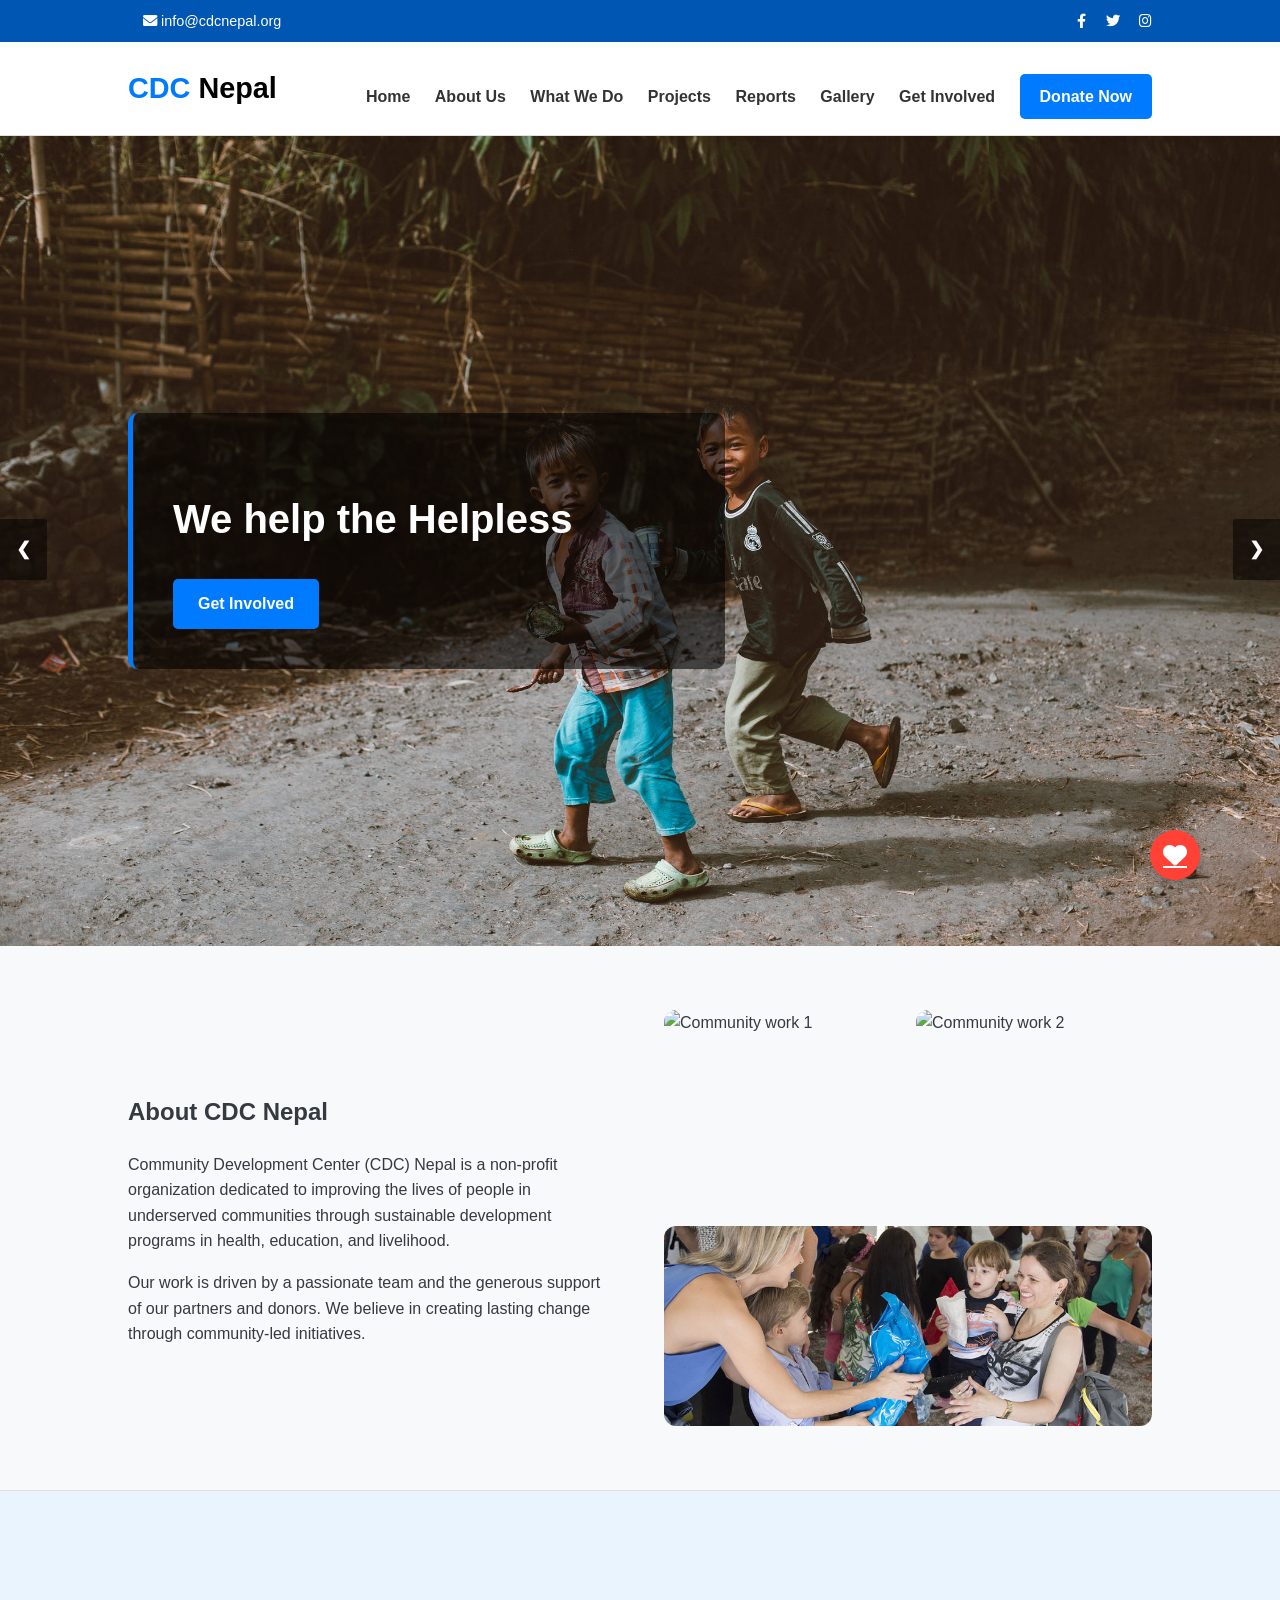
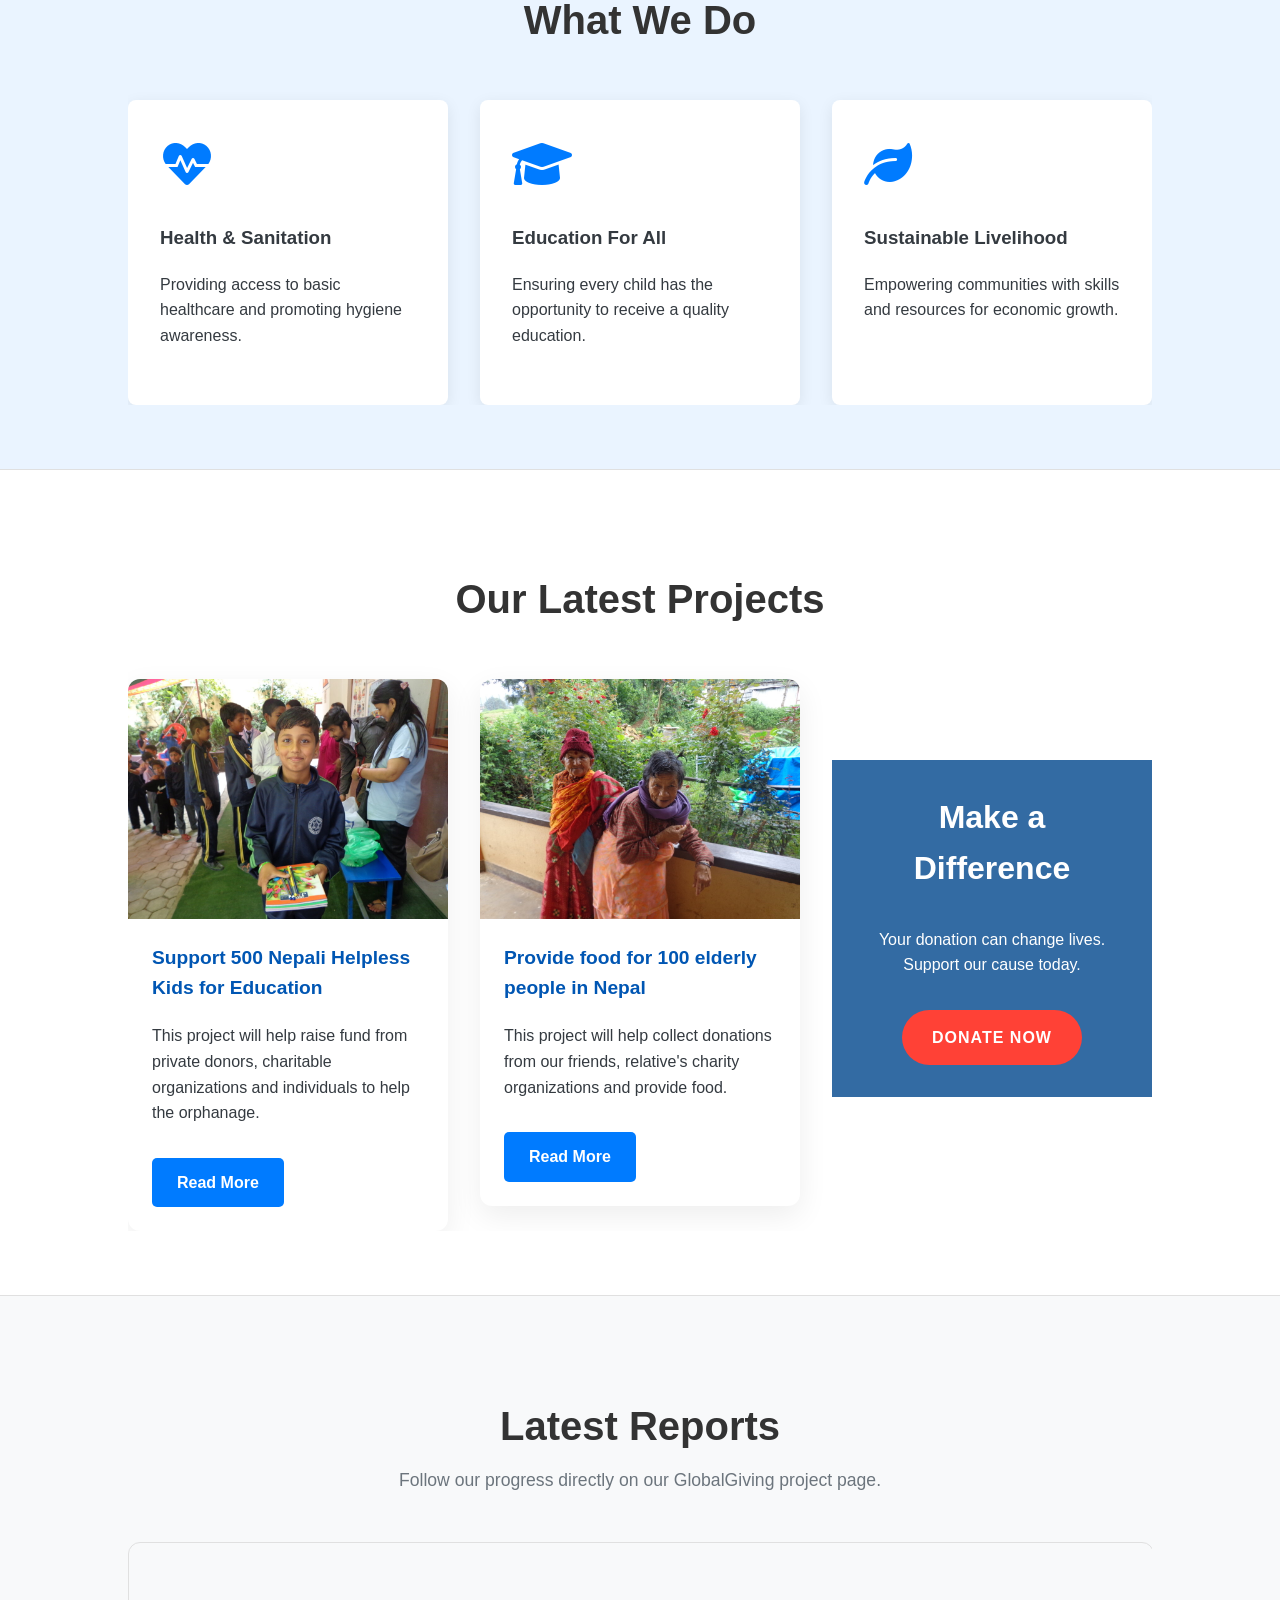
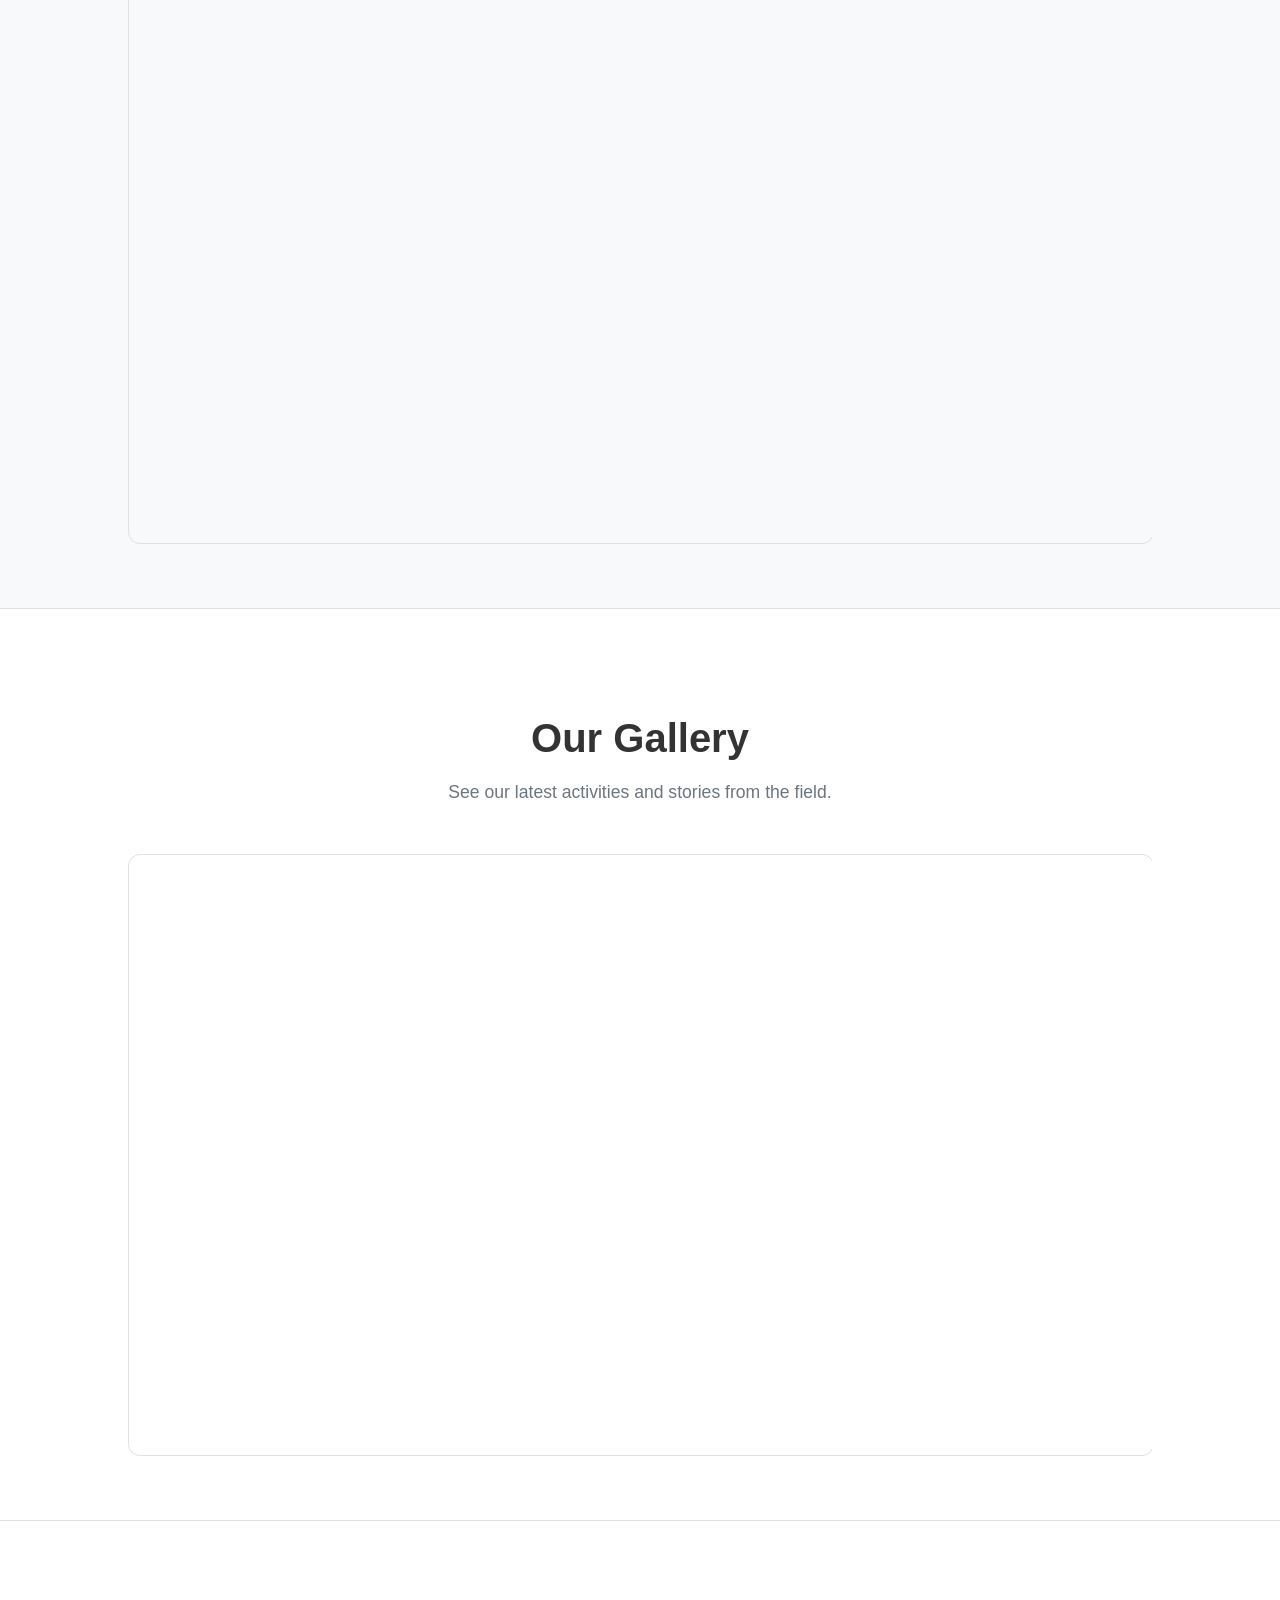
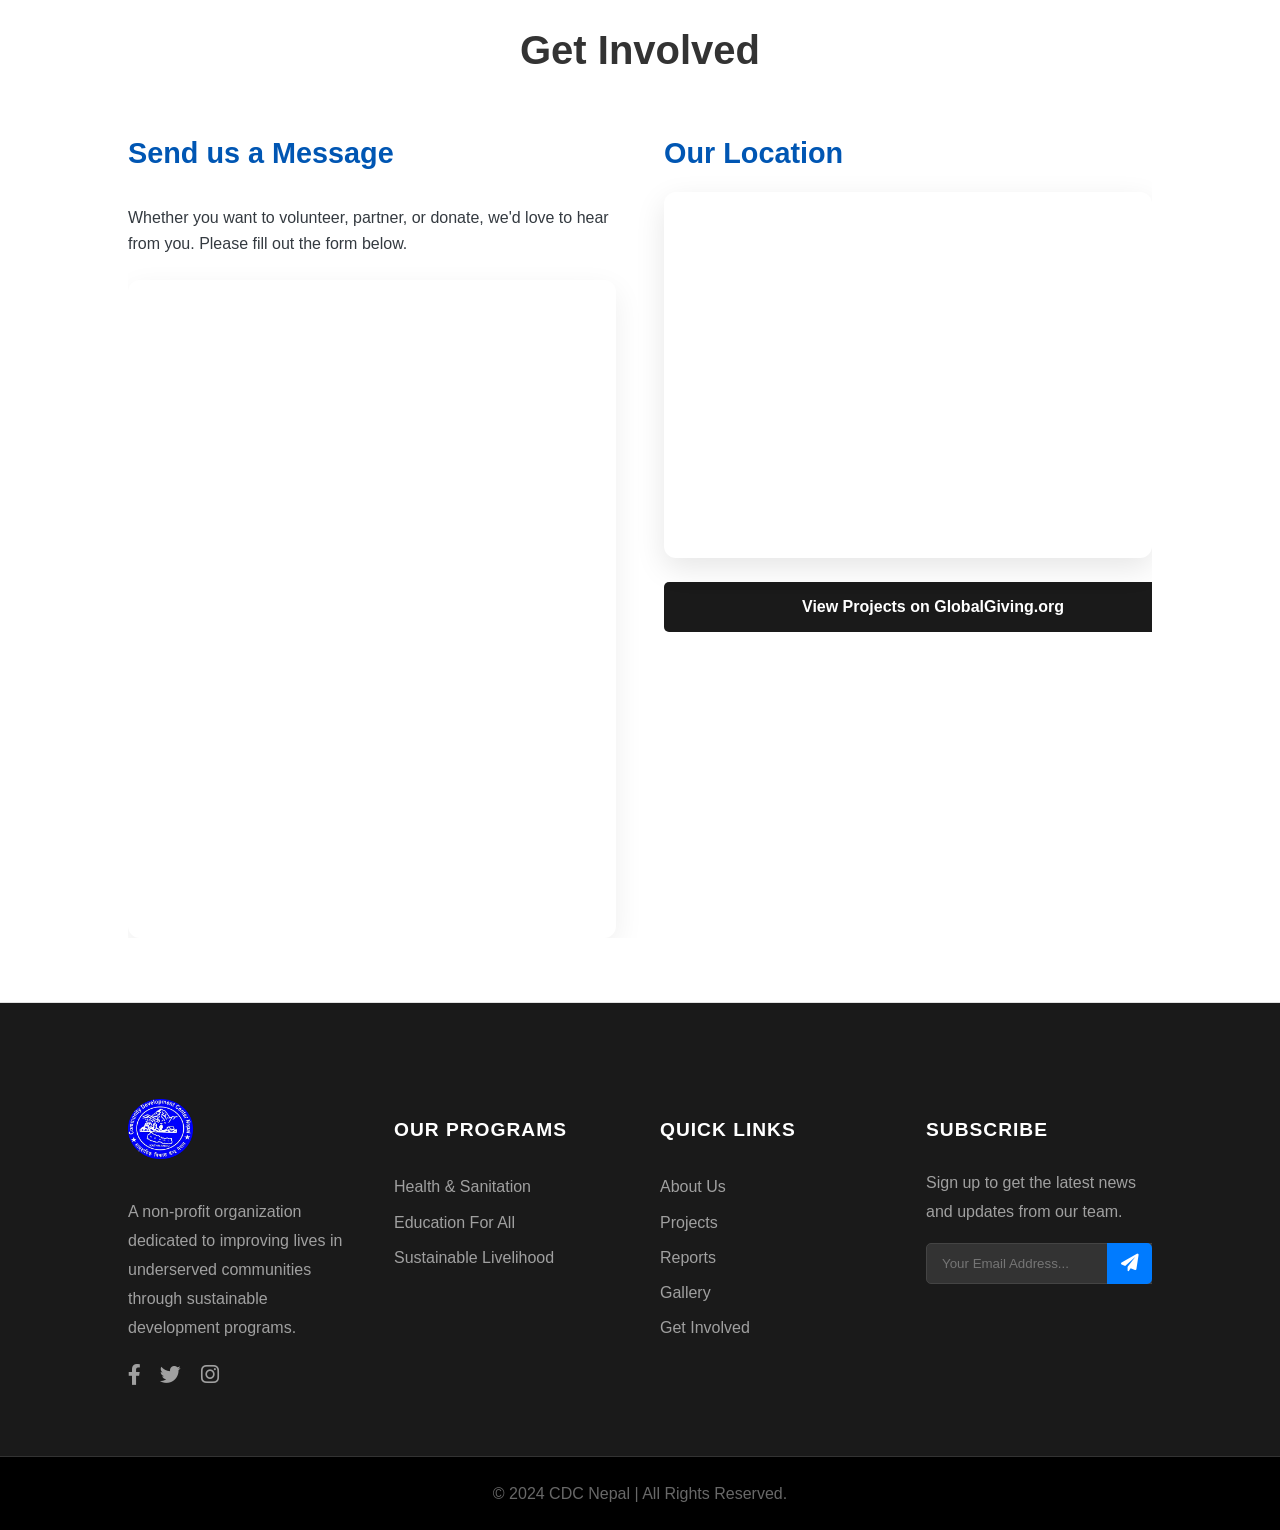
==== index.html @ 0c0d042f "Initial Commit - Full Template" ====
<!DOCTYPE html>
<html lang="en">
<head>
    <meta charset="UTF-8">
    <meta name="viewport" content="width=device-width, initial-scale=1.0">

    <!-- Primary Meta Tags -->
    <title>CDC Nepal - We Help the Helpless</title>
    <meta name="title" content="CDC Nepal - We Help the Helpless">
    <meta name="description" content="Community Development Center (CDC) Nepal is a non-profit organization dedicated to improving lives in underserved communities through sustainable programs in health, education, and livelihood.">
    <meta name="keywords" content="CDC Nepal, NGO Nepal, non-profit Nepal, community development, charity Nepal, education, health, livelihood, support children Nepal, volunteer Nepal">
    <meta name="author" content="CDC Nepal">
    <link rel="canonical" href="https://www.cdcnepal.org/">

    <!-- Open Graph / Facebook -->
    <meta property="og:type" content="website">
    <meta property="og:url" content="https://www.cdcnepal.org/">
    <meta property="og:title" content="CDC Nepal - We Help the Helpless">
    <meta property="og:description" content="Join CDC Nepal in our mission to foster sustainable community development through impactful programs in health, education, and livelihood.">
    <meta property="og:image" content="https://www.cdcnepal.org/assets/images/og-image.jpg"> <!-- Create an og-image.jpg (1200x630px) and place it in assets/images -->

    <!-- Twitter -->
    <meta property="twitter:card" content="summary_large_image">
    <meta property="twitter:url" content="https://www.cdcnepal.org/">
    <meta property="twitter:title" content="CDC Nepal - We Help the Helpless">
    <meta property="twitter:description" content="Join CDC Nepal in our mission to foster sustainable community development through impactful programs in health, education, and livelihood.">
    <meta property="twitter:image" content="https://www.cdcnepal.org/assets/images/og-image.jpg"> <!-- Reuse the same image for Twitter -->
    
    <!-- Favicon -->
    <link rel="icon" href="assets/images/CDCNepal_Logo.png" type="image/png">
    <link rel="apple-touch-icon" href="assets/images/CDCNepal_Logo.png">

    <link rel="stylesheet" href="https://cdnjs.cloudflare.com/ajax/libs/font-awesome/6.0.0-beta3/css/all.min.css">
    <link rel="stylesheet" href="assets/css/style.min.css">

    <!-- JSON-LD Structured Data -->
    <script type="application/ld+json">
    {
      "@context": "https://schema.org",
      "@type": "NGO",
      "name": "Community Development Center (CDC) Nepal",
      "url": "https://www.cdcnepal.org/",
      "logo": "https://www.cdcnepal.org/assets/images/CDCNepal_Logo.png",
      "contactPoint": {
        "@type": "ContactPoint",
        "telephone": "+977-123-456789",
        "contactType": "customer service"
      },
      "sameAs": [
        "https://www.facebook.com/your-facebook-page",
        "https://twitter.com/your-twitter-handle",
        "https://www.instagram.com/your-instagram-handle"
      ]
    }
    </script>
</head>
<body>
    <div id="top-bar">
        <div class="container">
            <div class="contact-info">
                <a href="mailto:info@cdcnepal.org"><i class="fas fa-envelope"></i> info@cdcnepal.org</a>
            </div>
            <div class="social-icons">
                <a href="#"><i class="fab fa-facebook-f"></i></a>
                <a href="#"><i class="fab fa-twitter"></i></a>
                <a href="#"><i class="fab fa-instagram"></i></a>
            </div>
        </div>
    </div>
    <header>
        <div class="container">
            <a href="#hero" class="logo"><span>CDC</span> Nepal</a>
            <button class="menu-toggle" aria-label="Toggle navigation">
                <span class="hamburger"></span>
            </button>
            <nav>
                <ul>
                    <li><a href="#hero">Home</a></li>
                    <li><a href="#about">About Us</a></li>
                    <li><a href="#what-we-do">What We Do</a></li>
                    <li><a href="#projects">Projects</a></li>
                    <li><a href="#reports">Reports</a></li>
                    <li><a href="#gallery">Gallery</a></li>
                    <li><a href="#contact">Get Involved</a></li>
                    <li><a href="https://www.globalgiving.org/donate/13550/community-development-center-kathmandu-nepal/" target="_blank" class="btn donate-btn">Donate Now</a></li>
                </ul>
            </nav>
        </div>
    </header>

    <section id="hero">
        <div class="slider-container">
            <div class="slide" style="background-image: url('assets/images/banner-4.jpg');">
                <div class="container">
                    <h2>We help the Helpless</h2>
                    <a href="#contact" class="btn">Get Involved</a>
                </div>
            </div>
            <div class="slide" style="background-image: url('assets/images/banner-5.jpg');">
                <div class="container">
                    <h2>Education For Every Child</h2>
                    <p>Your contribution provides books, supplies, and a chance for a brighter tomorrow.</p>
                    <a href="https://www.globalgiving.org/donate/13550/community-development-center-kathmandu-nepal/" target="_blank" class="btn donate-btn">Donate Now</a>
                </div>
            </div>
            <div class="slide" style="background-image: url('assets/images/banner-6.jpg');">
                 <div class="container">
                    <h2>A Gift of a Better Life</h2>
                    <p>Empower local communities by supporting our health and livelihood projects.</p>
                    <a href="#projects" class="btn">Our Projects</a>
                </div>
            </div>
        </div>
        <a class="prev">&#10094;</a>
        <a class="next">&#10095;</a>
    </section>

    <section id="about">
        <div class="container">
            <div class="about-layout">
                <div class="about-text">
                    <h2>About CDC Nepal</h2>
                    <p>Community Development Center (CDC) Nepal is a non-profit organization dedicated to improving the lives of people in underserved communities through sustainable development programs in health, education, and livelihood.</p>
                    <p>Our work is driven by a passionate team and the generous support of our partners and donors. We believe in creating lasting change through community-led initiatives.</p>
                </div>
                <div class="about-images">
                    <img src="assets/images/about-1.jpg" alt="Community work 1" class="about-img">
                    <img src="assets/images/about-2.jpg" alt="Community work 2" class="about-img">
                    <img src="assets/images/about-3.jpg" alt="Community work 3" class="about-img">
                </div>
            </div>
        </div>
    </section>

    <section id="what-we-do">
        <div class="container">
            <h2 class="section-title">What We Do</h2>
            <div class="service-boxes">
                <div class="box">
                    <i class="fas fa-heartbeat icon"></i>
                    <h3>Health & Sanitation</h3>
                    <p>Providing access to basic healthcare and promoting hygiene awareness.</p>
                </div>
                <div class="box">
                    <i class="fas fa-graduation-cap icon"></i>
                    <h3>Education For All</h3>
                    <p>Ensuring every child has the opportunity to receive a quality education.</p>
                </div>
                <div class="box">
                    <i class="fas fa-leaf icon"></i>
                    <h3>Sustainable Livelihood</h3>
                    <p>Empowering communities with skills and resources for economic growth.</p>
                </div>
            </div>
        </div>
    </section>

    <section id="projects">
        <div class="container">
            <h2 class="section-title">Our Latest Projects</h2>
            <div class="projects-layout">
                <div class="project-card">
                    <img src="assets/images/project-1.jpg" alt="Project Image">
                    <div class="card-content">
                        <h3>Support 500 Nepali Helpless Kids for Education</h3>
                        <p>This project will help raise fund from private donors, charitable organizations and individuals to help the orphanage.</p>
                        <a href="https://www.globalgiving.org/projects/support-500-helpless-nepali-kids-education/" class="btn" target="_blank">Read More</a>
                    </div>
                </div>
                <div class="project-card">
                    <img src="assets/images/project-2.jpg" alt="Project Image">
                    <div class="card-content">
                        <h3>Provide food for 100 elderly people in Nepal</h3>
                        <p>This project will help collect donations from our friends, relative's charity organizations and provide food.</p>
                        <a href="https://www.globalgiving.org/microprojects/corona-relief-fund-nepal-covid-19/" class="btn" target="_blank">Read More</a>
                    </div>
                </div>
                <div class="donate-cta" style="background-image: url('assets/images/donate-cta.jpg');">
                    <div class="cta-overlay">
                        <h3>Make a Difference</h3>
                        <p>Your donation can change lives. Support our cause today.</p>
                        <a href="https://www.globalgiving.org/donate/13550/community-development-center-kathmandu-nepal/" target="_blank" class="btn donate-btn-alt">Donate Now</a>
                    </div>
                </div>
            </div>
        </div>
    </section>

    <section id="reports">
        <div class="container">
            <h2 class="section-title">Latest Reports</h2>
            <p class="section-subtitle">Follow our progress directly on our GlobalGiving project page.</p>
            <div class="iframe-container">
                <iframe src="https://www.globalgiving.org/projects/support-a-child-in-nepal/" style="border:0;" allowfullscreen="" loading="lazy"></iframe>
            </div>
        </div>
    </section>

    <section id="gallery">
        <div class="container">
            <h2 class="section-title">Our Gallery</h2>
            <p class="section-subtitle">See our latest activities and stories from the field.</p>
            <div class="iframe-container">
                <iframe src="https://snapwidget.com/embed/1055057" class="snapwidget-widget" allowtransparency="true" frameborder="0" scrolling="no" style="border:none; overflow:hidden;"></iframe>
            </div>
        </div>
    </section>

    <section id="contact">
        <div class="container">
            <h2 class="section-title">Get Involved</h2>
            <div class="contact-layout">
                <div class="contact-form">
                    <h3>Send us a Message</h3>
                    <p>Whether you want to volunteer, partner, or donate, we'd love to hear from you. Please fill out the form below.</p>
                    <!-- 1. Create your form on Google Forms. -->
                    <!-- 2. Click "Send" -> "<>" Embed HTML tab. -->
                    <!-- 3. Copy the iframe code and paste it below, replacing this placeholder. -->
                    <div class="google-form-container">
                        <iframe src="https://docs.google.com/forms/d/e/1FAIpQLSc_AbCDEFgHijklmnOPqrst_uvwXyz/viewform?embedded=true" width="100%" height="650" frameborder="0" marginheight="0" marginwidth="0">Loading…</iframe>
                    </div>
                </div>
                <div class="contact-info-map">
                    <h3>Our Location</h3>
                    <div class="map-container">
                        <iframe src="https://www.google.com/maps/embed?pb=!1m18!1m12!1m3!1d113032.69979312621!2d85.25559382054293!3d27.70894272413349!2m3!1f0!2f0!3f0!3m2!1i1024!2i768!4f13.1!3m3!1m2!1s0x39eb198a307baabf%3A0x4251a82987a09d6c!2sKathmandu%2044600%2C%20Nepal!5e0!3m2!1sen!2sus!4v1678886567093!5m2!1sen!2sus" width="100%" height="100%" style="border:0;" allowfullscreen="" loading="lazy" referrerpolicy="no-referrer-when-downgrade"></iframe>
                    </div>
                    <a href="https://www.globalgiving.org/dy/v2/pe/project-explorer.html?country=NP" class="btn global-giving-btn" target="_blank">View Projects on GlobalGiving.org</a>
                </div>
            </div>
        </div>
    </section>

    <footer>
        <div class="container">
            <div class="footer-content">
                <div class="footer-section footer-about">
                    <a href="#hero" class="logo-footer"><img src="assets/images/CDCNepal_Logo.png" alt="CDC Nepal Logo"></a>
                    <p>A non-profit organization dedicated to improving lives in underserved communities through sustainable development programs.</p>
                    <div class="socials">
                        <a href="#"><i class="fab fa-facebook-f"></i></a>
                        <a href="#"><i class="fab fa-twitter"></i></a>
                        <a href="#"><i class="fab fa-instagram"></i></a>
                    </div>
                </div>
                <div class="footer-section">
                    <h2>Our Programs</h2>
                    <ul>
                        <li><a href="#what-we-do">Health & Sanitation</a></li>
                        <li><a href="#what-we-do">Education For All</a></li>
                        <li><a href="#what-we-do">Sustainable Livelihood</a></li>
                    </ul>
                </div>
                <div class="footer-section">
                    <h2>Quick Links</h2>
                    <ul>
                        <li><a href="#about">About Us</a></li>
                        <li><a href="#projects">Projects</a></li>
                        <li><a href="#reports">Reports</a></li>
                        <li><a href="#gallery">Gallery</a></li>
                        <li><a href="#contact">Get Involved</a></li>
                    </ul>
                </div>
                <div class="footer-section">
                    <h2>Subscribe</h2>
                    <p>Sign up to get the latest news and updates from our team.</p>
                    <form action="#" class="newsletter-form">
                        <input type="email" name="email" placeholder="Your Email Address...">
                        <button type="submit"><i class="fas fa-paper-plane"></i></button>
                    </form>
                </div>
            </div>
        </div>
        <div class="footer-bottom">
            &copy; 2024 CDC Nepal | All Rights Reserved.
        </div>
    </footer>

    <!-- Floating Buttons -->
    <a href="https://www.globalgiving.org/donate/13550/community-development-center-kathmandu-nepal/" class="floating-donate-btn" target="_blank" title="Donate Now">
        <i class="fas fa-heart"></i>
    </a>
    <button id="to-top-btn" title="Go to top"><i class="fas fa-arrow-up"></i></button>

    <script src="assets/js/script.min.js"></script>
</body>
</html>
---- assets/css/style.min.css ----
body{font-family:'Helvetica Neue',Arial,sans-serif;margin:0;padding:0;background-color:#fff;color:#343a40;line-height:1.6}#top-bar{background:#0056b3;color:#fff;padding:.5rem 0}#top-bar .container{display:flex;justify-content:space-between;align-items:center}#top-bar a{color:#fff;text-decoration:none;margin-left:15px;font-size:.9rem}#top-bar .social-icons a:hover{color:#cce5ff}.container{width:80%;margin:auto;overflow:hidden}header{background:#fff;color:#333;padding:1rem 0;border-bottom:1px solid #e0e0e0;position:sticky;top:0;z-index:1000;box-shadow:0 2px 5px rgba(0,0,0,.05);transition:all .3s ease-in-out}header .container{display:flex;justify-content:space-between;align-items:center}header .logo{color:#000;margin:0;font-weight:700;font-size:1.8rem;text-decoration:none}header .logo span{color:#007bff}.menu-toggle{display:none;background:0 0;border:none;cursor:pointer;padding:0;z-index:1001}.hamburger{display:block;width:25px;height:3px;background-color:#343a40;position:relative;transition:background-color .3s ease-in-out}.hamburger::after,.hamburger::before{content:'';position:absolute;width:100%;height:3px;background-color:#343a40;left:0;transition:all .3s ease-in-out}.hamburger::before{top:-8px}.hamburger::after{bottom:-8px}.menu-toggle.active .hamburger{background-color:transparent}.menu-toggle.active .hamburger::before{transform:rotate(45deg) translate(5px,6px)}.menu-toggle.active .hamburger::after{transform:rotate(-45deg) translate(5px,-6px)}header nav ul{padding:0;margin:0;list-style:none}header nav ul li{display:inline;margin-left:20px}header nav ul li a{color:#333;text-decoration:none;font-weight:700;transition:color .3s;padding:5px 0}header nav ul li a:hover{color:#007bff}.donate-btn{background-color:#ff4136;color:#fff;border-radius:5px;padding:10px 20px!important;transition:background-color .3s}.donate-btn:hover{background-color:#e03126;color:#fff!important}section{padding:4rem 0;border-bottom:1px solid #e0e0e0}#hero{padding:0;position:relative;overflow:hidden;height:90vh;border-bottom:none}.slider-container{height:100%;display:flex;transition:transform .5s ease-in-out;width:300%}.slide{width:100%;height:100%;background-size:cover;background-position:50%;display:flex;align-items:center;justify-content:flex-start;text-align:left;color:#fff}.slide .container{background-color:rgba(0,0,0,.6);padding:2.5rem;border-radius:10px;max-width:40%;margin-left:10%;border-left:5px solid #007bff}section#hero h2{font-size:2.5rem;margin-bottom:.8rem}section#hero p{font-size:1.1rem;font-weight:300}.next,.prev{cursor:pointer;position:absolute;top:50%;width:auto;padding:16px;margin-top:-22px;color:#fff;font-weight:700;font-size:18px;transition:.6s ease;border-radius:0 3px 3px 0;-webkit-user-select:none;-moz-user-select:none;user-select:none;background-color:rgba(0,0,0,.5)}.next{right:0;border-radius:3px 0 0 3px}.prev:hover,.next:hover{background-color:rgba(0,0,0,.8)}.btn{display:inline-block;background:#007bff;color:#fff;padding:12px 25px;text-decoration:none;border-radius:5px;margin-top:1rem;font-weight:700;transition:background .3s,color .3s,transform .2s;border:none}.btn:hover{background:#0056b3;transform:translateY(-2px)}#about{background-color:#f8f9fa}.about-layout{display:grid;grid-template-columns:1fr 1fr;gap:3rem;align-items:center}.about-images{display:grid;grid-template-columns:repeat(2,1fr);gap:1rem}.about-img{width:100%;height:200px;-o-object-fit:cover;object-fit:cover;border-radius:12px;transition:transform .3s,box-shadow .3s}.about-img:hover{transform:scale(1.05);box-shadow:0 15px 30px rgba(0,0,0,.15)}.about-img:nth-child(3){grid-column:span 2}#projects{background-color:#fff}.section-title{text-align:center;margin-bottom:3rem;font-size:2.5rem;color:#333}.projects-layout{display:grid;grid-template-columns:repeat(3,1fr);gap:2rem;align-items:flex-start}.project-card{background:#fff;border-radius:12px;overflow:hidden;box-shadow:0 10px 30px rgba(0,0,0,.07);transition:transform .3s,box-shadow .3s}.project-card:hover{transform:translateY(-5px);box-shadow:0 15px 40px rgba(0,0,0,.1)}.project-card img{width:100%;height:auto;display:block}.project-card .card-content{padding:1.5rem}.project-card h3{margin-top:0;font-size:1.2rem;color:#0056b3}.donate-cta{position:relative;border-radius:12px;overflow:hidden;color:#fff;min-height:500px;display:flex;align-items:center;justify-content:center;text-align:center;background-size:cover;background-position:50%}.donate-cta .cta-overlay{background:rgba(0,70,140,.8);padding:2rem;width:100%;height:100%;display:flex;flex-direction:column;align-items:center;justify-content:center}.donate-cta h3{font-size:2rem;margin-top:0;margin-bottom:1rem}.donate-btn-alt{background-color:#ff4136;color:#fff!important;padding:15px 30px!important;border-radius:50px;font-weight:700;text-transform:uppercase;letter-spacing:1px}.donate-btn-alt:hover{background-color:#fff!important;color:#ff4136!important;transform:translateY(-2px)}@media (max-width:992px){.projects-layout,.about-layout{grid-template-columns:1fr}}#gallery,#reports{padding:4rem 0;background-color:#f8f9fa}#gallery{background-color:#fff}.section-subtitle{text-align:center;margin-top:-2.5rem;margin-bottom:3rem;color:#6c757d;font-size:1.1rem}.iframe-container{position:relative;width:100%;height:600px;border:1px solid #e0e0e0;border-radius:12px;overflow:hidden}.iframe-container iframe{position:absolute;top:0;left:0;width:100%;height:100%}#instagram .iframe-container{height:400px;border:none}#what-we-do{background-color:#eaf4ff}#what-we-do .service-boxes{display:grid;grid-template-columns:repeat(auto-fit,minmax(280px,1fr));gap:2rem;margin-top:2rem}#what-we-do .box{background:#fff;padding:2.5rem 2rem;border-radius:8px;box-shadow:0 4px 15px rgba(0,0,0,.08);flex-basis:30%;transition:transform .3s,box-shadow .3s}#what-we-do .box:hover{transform:translateY(-10px);box-shadow:0 8px 25px rgba(0,0,0,.12)}#what-we-do .box .icon{font-size:3rem;color:#007bff;margin-bottom:1rem}#contact{background-color:#fff}.contact-layout{display:grid;grid-template-columns:1fr 1fr;gap:3rem;align-items:flex-start}.contact-form h3{font-size:1.8rem;color:#0056b3;margin-top:0}.google-form-container{margin-top:1.5rem;border-radius:12px;overflow:hidden;box-shadow:0 10px 30px rgba(0,0,0,.07)}#contact form{display:flex;flex-direction:column;margin-top:1.5rem}#contact form input,#contact form textarea{padding:15px;margin-bottom:1rem;border:1px solid #ddd;border-radius:8px;font-size:1rem;font-family:'Helvetica Neue',Arial,sans-serif}#contact form button{background:#007bff;color:#fff;border:0;cursor:pointer;padding:15px;font-size:1.1rem;border-radius:8px;transition:background-color .3s}#contact form button:hover{background:#0056b3}.contact-info-map h3{font-size:1.8rem;color:#0056b3;margin-top:0;margin-bottom:1rem}.map-container{position:relative;width:100%;padding-bottom:75%;height:0;overflow:hidden;border-radius:12px;box-shadow:0 10px 30px rgba(0,0,0,.1)}.map-container iframe{position:absolute;top:0;left:0;width:100%;height:100%}.global-giving-btn{display:block;width:100%;text-align:center;margin-top:1.5rem;background-color:#1a1a1a}.global-giving-btn:hover{background-color:#333}@media (max-width:992px){.contact-layout{grid-template-columns:1fr}}footer{background:#1a1a1a;color:#a0a0a0;padding-top:4rem}.footer-content{display:grid;grid-template-columns:repeat(auto-fit,minmax(220px,1fr));gap:2.5rem;padding:2rem 0}.footer-section h2{color:#fff;margin-bottom:1.5rem;font-size:1.2rem;text-transform:uppercase;letter-spacing:1px}.footer-section p{color:#a0a0a0;line-height:1.8;margin-bottom:1rem}.logo-footer img{height:60px;margin-bottom:1rem}.footer-section .socials a{color:#a0a0a0;margin-right:15px;font-size:1.3rem;transition:color .3s}.footer-section .socials a:hover{color:#007bff}.footer-section ul{list-style:none;padding:0}.footer-section ul li a{color:#a0a0a0;text-decoration:none;line-height:2.2;transition:color .3s}.footer-section ul li a:hover{color:#fff}.newsletter-form{position:relative;margin-top:1rem}.newsletter-form input{width:100%;padding:12px 40px 12px 15px;background:#333;border:1px solid #444;border-radius:5px;color:#fff}.newsletter-form button{position:absolute;right:0;top:0;height:100%;width:45px;background:#007bff;border:none;color:#fff;cursor:pointer;border-radius:0 5px 5px 0;font-size:1.1rem}.footer-bottom{background:#000;color:#686868;text-align:center;padding:1.5rem 0;margin-top:2rem;border-top:1px solid #333}#to-top-btn,.floating-donate-btn{position:fixed;bottom:20px;width:50px;height:50px;border-radius:50%;color:#fff;display:flex;align-items:center;justify-content:center;font-size:1.5rem;border:none;cursor:pointer;box-shadow:0 4px 12px rgba(0,0,0,.2);transition:transform .3s,opacity .3s;z-index:999}.floating-donate-btn{background-color:#ff4136;right:80px}#to-top-btn{background-color:#343a40;right:20px;opacity:0;transform:translateY(20px)}#to-top-btn.active{opacity:1;transform:translateY(0)}#to-top-btn:hover,.floating-donate-btn:hover{transform:scale(1.1)}@media (max-width:992px){header .container{justify-content:space-between}.menu-toggle{display:block}header nav{position:fixed;top:0;right:-100%;width:100%;height:100vh;background-color:rgba(255,255,255,.98);flex-direction:column;justify-content:center;align-items:center;transition:right .4s ease-in-out;-webkit-backdrop-filter:blur(5px);backdrop-filter:blur(5px)}header nav.active{right:0}header nav ul{flex-direction:column;width:100%;text-align:center}header nav ul li{margin:20px 0}header nav ul li a{font-size:1.5rem}.about-layout,.contact-layout,.projects-layout{grid-template-columns:1fr}.slide .container{max-width:80%;margin:auto;text-align:center;justify-content:center}}
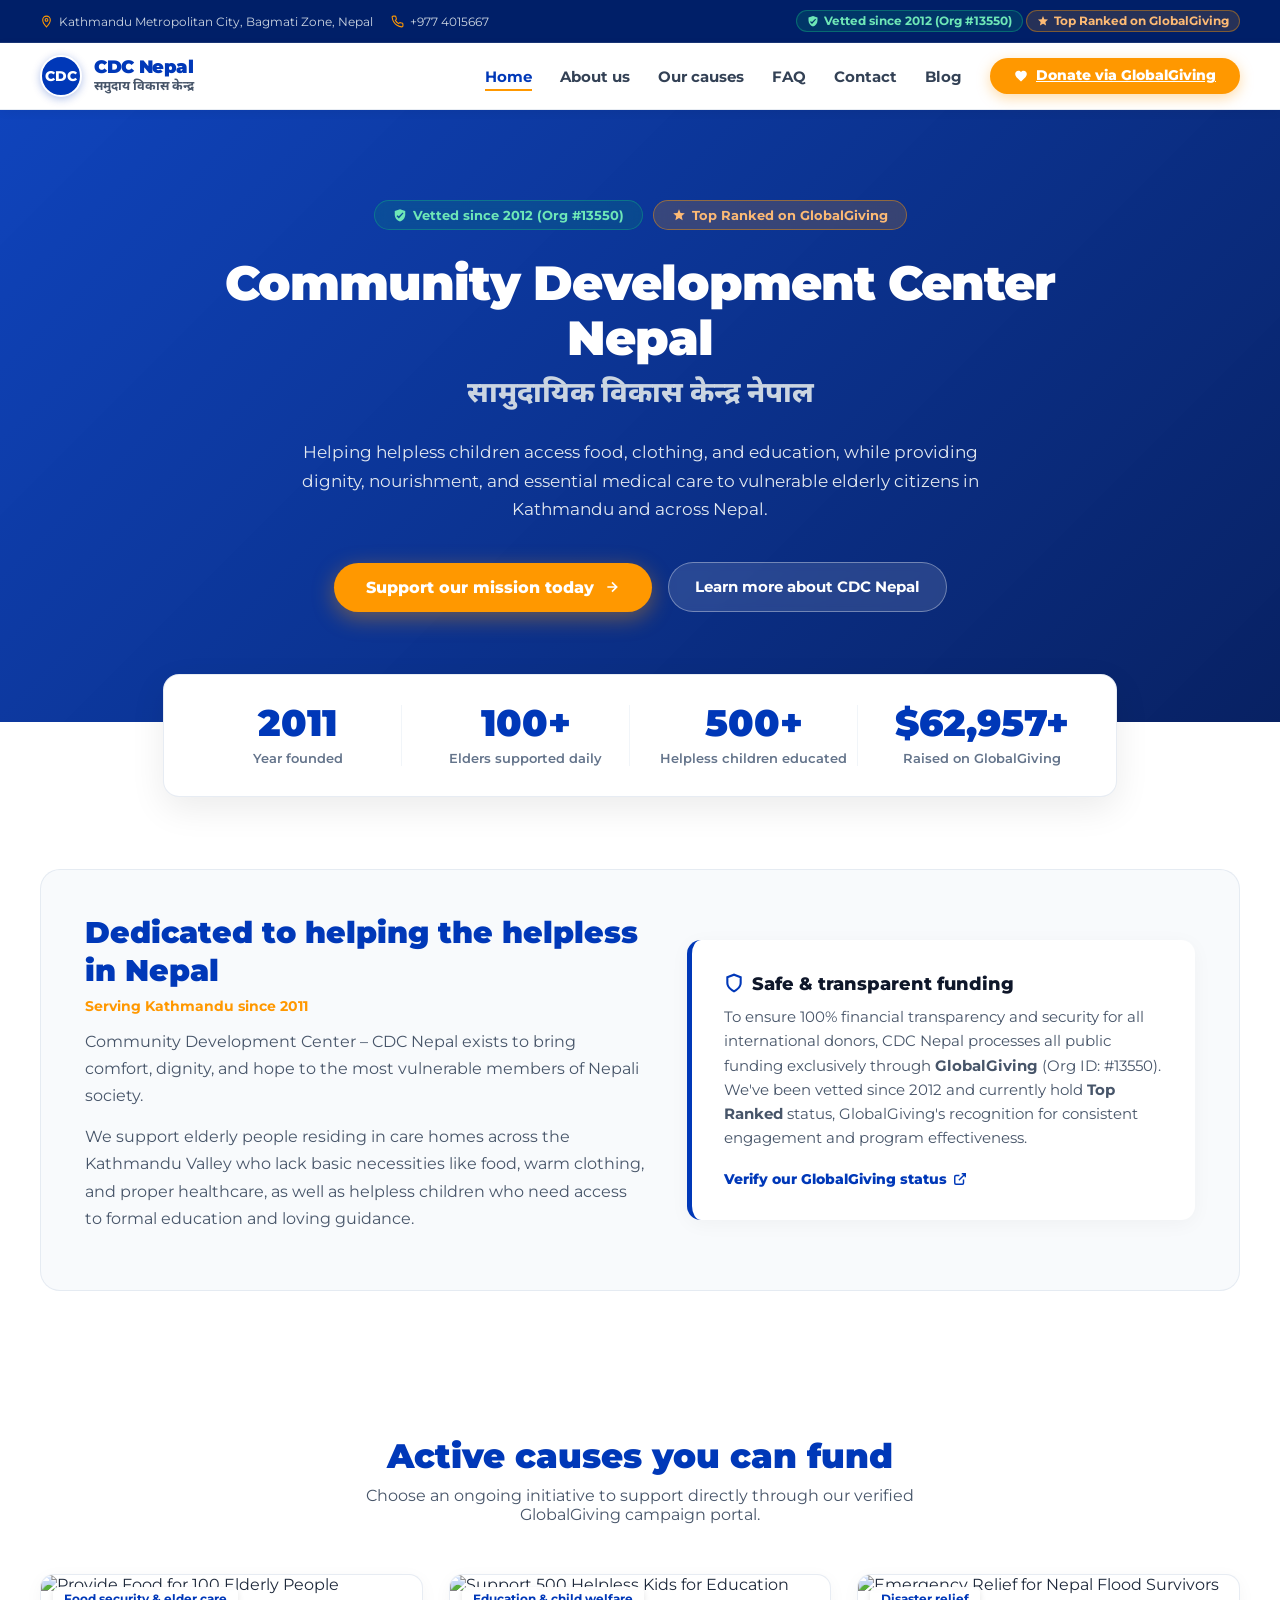
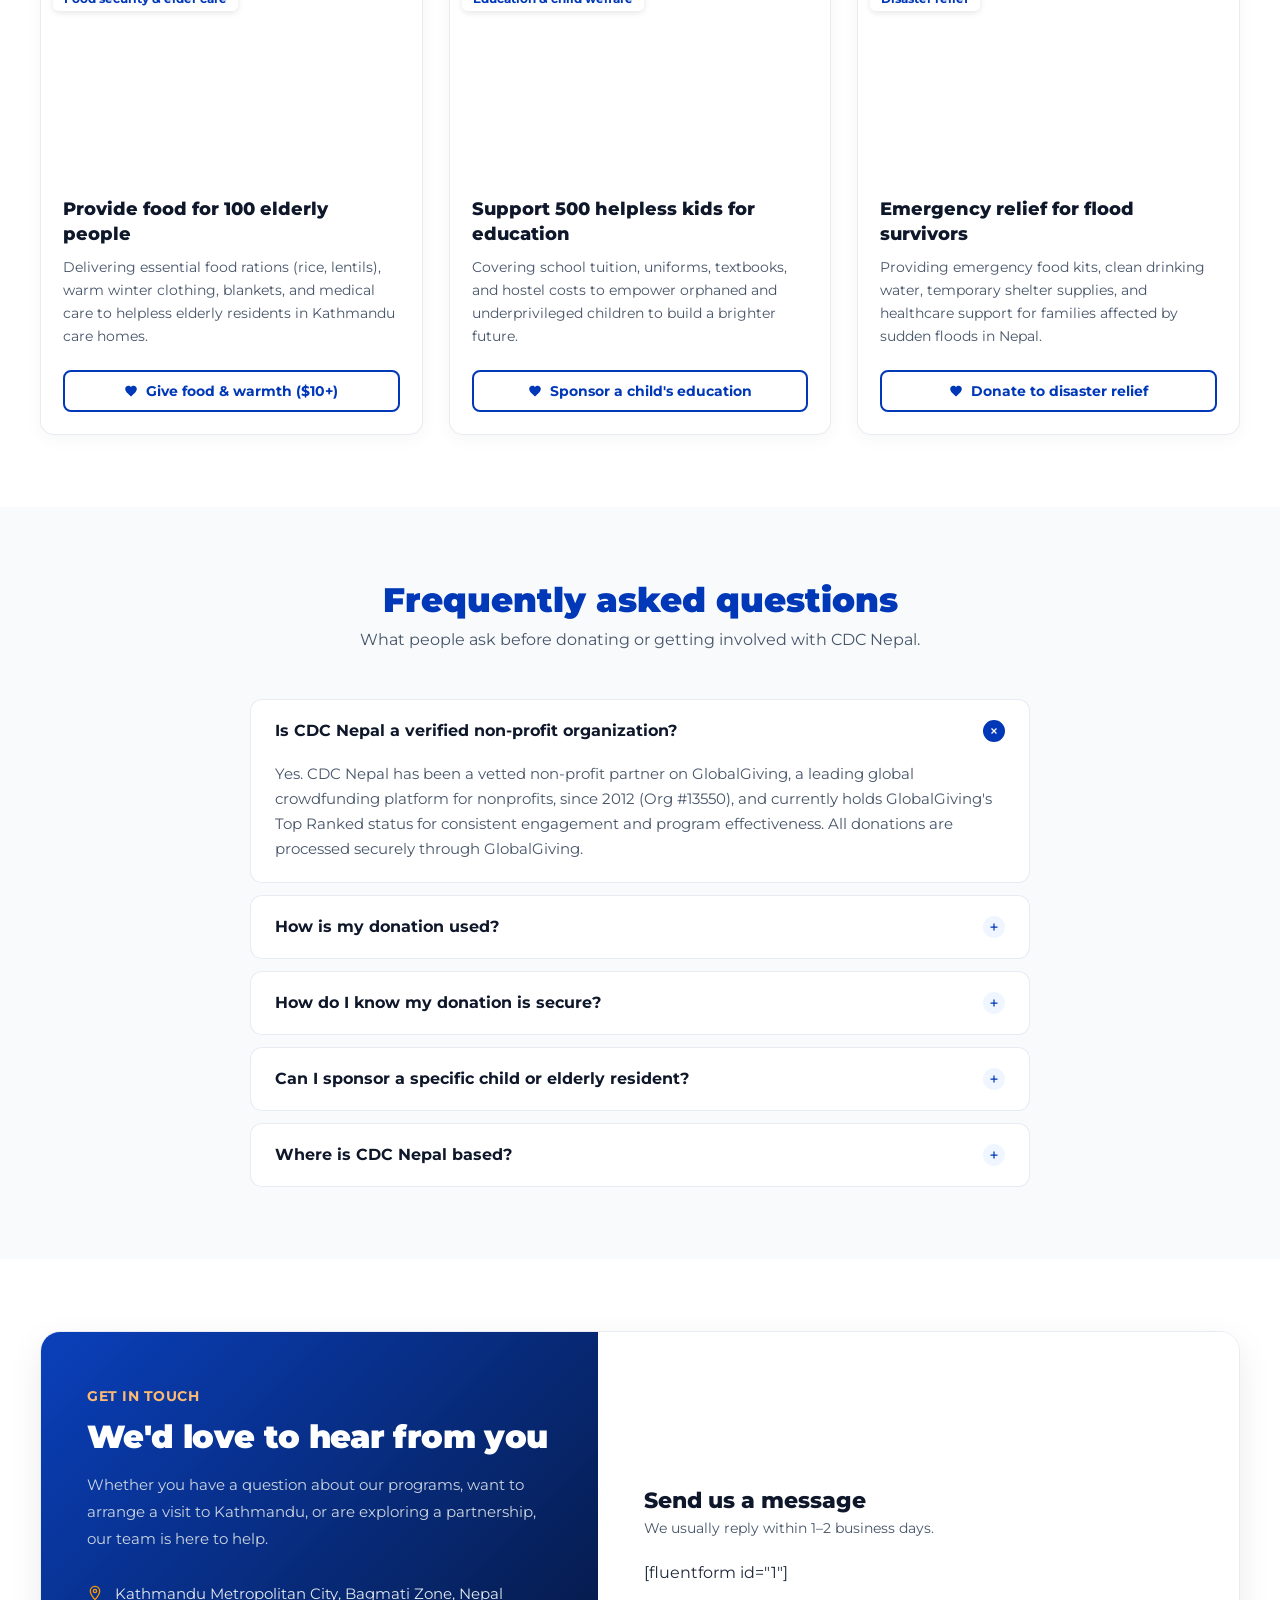
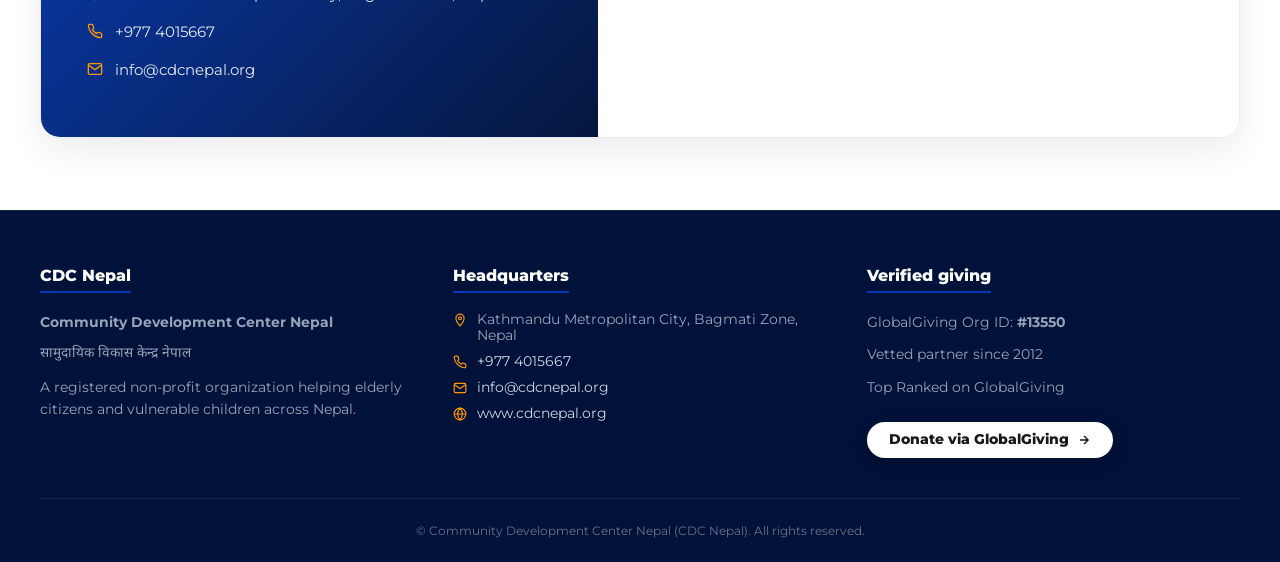
==== commit e4de6687: "Add CDC Nepal website v2" ====
--- a/index.html
+++ b/index.html
@@ -1,287 +1,1628 @@
 <!DOCTYPE html>
 <html lang="en">
 <head>
-    <meta charset="UTF-8">
-    <meta name="viewport" content="width=device-width, initial-scale=1.0">
-
-    <!-- Primary Meta Tags -->
-    <title>CDC Nepal - We Help the Helpless</title>
-    <meta name="title" content="CDC Nepal - We Help the Helpless">
-    <meta name="description" content="Community Development Center (CDC) Nepal is a non-profit organization dedicated to improving lives in underserved communities through sustainable programs in health, education, and livelihood.">
-    <meta name="keywords" content="CDC Nepal, NGO Nepal, non-profit Nepal, community development, charity Nepal, education, health, livelihood, support children Nepal, volunteer Nepal">
-    <meta name="author" content="CDC Nepal">
-    <link rel="canonical" href="https://www.cdcnepal.org/">
-
-    <!-- Open Graph / Facebook -->
-    <meta property="og:type" content="website">
-    <meta property="og:url" content="https://www.cdcnepal.org/">
-    <meta property="og:title" content="CDC Nepal - We Help the Helpless">
-    <meta property="og:description" content="Join CDC Nepal in our mission to foster sustainable community development through impactful programs in health, education, and livelihood.">
-    <meta property="og:image" content="https://www.cdcnepal.org/assets/images/og-image.jpg"> <!-- Create an og-image.jpg (1200x630px) and place it in assets/images -->
-
-    <!-- Twitter -->
-    <meta property="twitter:card" content="summary_large_image">
-    <meta property="twitter:url" content="https://www.cdcnepal.org/">
-    <meta property="twitter:title" content="CDC Nepal - We Help the Helpless">
-    <meta property="twitter:description" content="Join CDC Nepal in our mission to foster sustainable community development through impactful programs in health, education, and livelihood.">
-    <meta property="twitter:image" content="https://www.cdcnepal.org/assets/images/og-image.jpg"> <!-- Reuse the same image for Twitter -->
-    
-    <!-- Favicon -->
-    <link rel="icon" href="assets/images/CDCNepal_Logo.png" type="image/png">
-    <link rel="apple-touch-icon" href="assets/images/CDCNepal_Logo.png">
-
-    <link rel="stylesheet" href="https://cdnjs.cloudflare.com/ajax/libs/font-awesome/6.0.0-beta3/css/all.min.css">
-    <link rel="stylesheet" href="assets/css/style.min.css">
-
-    <!-- JSON-LD Structured Data -->
-    <script type="application/ld+json">
-    {
-      "@context": "https://schema.org",
-      "@type": "NGO",
-      "name": "Community Development Center (CDC) Nepal",
-      "url": "https://www.cdcnepal.org/",
-      "logo": "https://www.cdcnepal.org/assets/images/CDCNepal_Logo.png",
-      "contactPoint": {
-        "@type": "ContactPoint",
-        "telephone": "+977-123-456789",
-        "contactType": "customer service"
-      },
-      "sameAs": [
-        "https://www.facebook.com/your-facebook-page",
-        "https://twitter.com/your-twitter-handle",
-        "https://www.instagram.com/your-instagram-handle"
-      ]
-    }
-    </script>
+  <meta charset="UTF-8">
+  <meta name="viewport" content="width=device-width, initial-scale=1.0">
+  <title>CDC Nepal | Community Development Center Nepal</title>
+  <meta name="description" content="Community Development Center (CDC) Nepal is a verified non-profit in Kathmandu since 2011, providing food, clothing, education and medical care to helpless children and vulnerable elderly citizens across Nepal. Donate securely via GlobalGiving.">
+  <link rel="canonical" href="https://www.cdcnepal.org/">
+  <meta property="og:type" content="website">
+  <meta property="og:title" content="CDC Nepal | We Help the Helpless">
+  <meta property="og:description" content="Verified Kathmandu-based non-profit (GlobalGiving #13550) supporting helpless children and vulnerable elderly with food, education, and healthcare since 2011.">
+  <meta property="og:url" content="https://www.cdcnepal.org/">
+  <meta name="twitter:card" content="summary_large_image">
+
+  <script type="application/ld+json">
+  {
+    "@context": "https://schema.org",
+    "@type": "NGO",
+    "name": "Community Development Center Nepal",
+    "alternateName": "CDC Nepal",
+    "url": "https://www.cdcnepal.org/",
+    "description": "Community Development Center (CDC) Nepal is a non-profit organization founded in 2011, dedicated to helping helpless children access food, clothing, and education, and providing dignity, nourishment, and medical care to vulnerable elderly citizens in Kathmandu and across Nepal.",
+    "foundingDate": "2011",
+    "telephone": "+977-4015667",
+    "address": { "@type": "PostalAddress", "addressLocality": "Kathmandu", "addressRegion": "Bagmati Province", "addressCountry": "NP" },
+    "sameAs": ["https://www.globalgiving.org/donate/13550/community-development-center-kathmandu-nepal/"]
+  }
+  </script>
+  <script type="application/ld+json">
+  {
+    "@context": "https://schema.org",
+    "@type": "FAQPage",
+    "mainEntity": [
+      { "@type": "Question", "name": "Is CDC Nepal a verified non-profit organization?",
+        "acceptedAnswer": { "@type": "Answer", "text": "Yes. CDC Nepal has been a vetted non-profit partner on GlobalGiving, a leading global crowdfunding platform for nonprofits, since 2012 (Org #13550), and currently holds GlobalGiving's Top Ranked status for consistent engagement and program effectiveness. All donations are processed securely through GlobalGiving." } },
+      { "@type": "Question", "name": "How is my donation used?",
+        "acceptedAnswer": { "@type": "Answer", "text": "Donations fund three ongoing programs: food, clothing, and medical care for elderly residents in Kathmandu care homes; tuition, uniforms, and textbooks for helpless and orphaned children; and emergency relief for families affected by flooding in Nepal." } },
+      { "@type": "Question", "name": "How do I know my donation is secure?",
+        "acceptedAnswer": { "@type": "Answer", "text": "All public funding is processed exclusively through GlobalGiving, an independent, vetted platform, rather than directly by CDC Nepal. This keeps every transaction transparent and auditable." } },
+      { "@type": "Question", "name": "Can I sponsor a specific child or elderly resident?",
+        "acceptedAnswer": { "@type": "Answer", "text": "Contributions go toward program-wide funds rather than individual sponsorships, so support reaches whichever children or elderly residents currently need it most. Reach out via the contact details on this site if you'd like to discuss a dedicated gift." } },
+      { "@type": "Question", "name": "Where is CDC Nepal based?",
+        "acceptedAnswer": { "@type": "Answer", "text": "CDC Nepal is based in Kathmandu Metropolitan City, Bagmati Province, Nepal, and has been operating since 2011." } }
+    ]
+  }
+  </script>
+
+  <!-- Google Fonts: Montserrat & Noto Sans Devanagari -->
+  <link rel="preconnect" href="https://fonts.googleapis.com">
+  <link rel="preconnect" href="https://fonts.gstatic.com" crossorigin>
+  <link href="https://fonts.googleapis.com/css2?family=Montserrat:wght@400;500;600;700;800;900&family=Noto+Sans+Devanagari:wght@400;600;700;800&display=swap" rel="stylesheet">
+
+  <style>
+    /* Root Reset for Elementor Canvas */
+    html, body {
+      background-color: #00123a !important;
+      margin: 0;
+      padding: 0;
+      width: 100%;
+      min-height: 100vh;
+      font-family: 'Montserrat', 'Noto Sans Devanagari', -apple-system, BlinkMacSystemFont, sans-serif;
+      color: #1e293b;
+      -webkit-font-smoothing: antialiased;
+    }
+
+    :root {
+      --cdc-blue-primary: #0038b8;
+      --cdc-blue-dark: #001f68;
+      --cdc-blue-deep: #00123a;
+      --cdc-orange: #ff9800;
+      --cdc-orange-hover: #e68900;
+      --cdc-emerald: #059669;
+      --cdc-slate-light: #f8fafc;
+      --cdc-gray-text: #475569;
+      --cdc-border: rgba(226, 232, 240, 0.8);
+    }
+
+    .cdc-site * {
+      box-sizing: border-box;
+      margin: 0;
+      padding: 0;
+    }
+
+    /* Site now spans the FULL page width; individual sections handle their
+       own full-bleed backgrounds, while .cdc-container centers content
+       at a max of 1200px inside them. */
+    .cdc-site {
+      width: 100%;
+      margin: 0;
+      background-color: #ffffff;
+      min-height: 100vh;
+      display: flex;
+      flex-direction: column;
+      position: relative;
+    }
+
+    /* Generic centered content wrapper used inside full-width bands */
+    .cdc-container {
+      max-width: 1200px;
+      width: 100%;
+      margin: 0 auto;
+    }
+
+    /* Visible keyboard focus everywhere in the site */
+    .cdc-site a:focus-visible,
+    .cdc-site button:focus-visible,
+    .cdc-site summary:focus-visible {
+      outline: 2px solid var(--cdc-orange);
+      outline-offset: 3px;
+      border-radius: 4px;
+    }
+
+    /* --- Top Contact Bar --- */
+    .cdc-topbar {
+      background-color: var(--cdc-blue-dark);
+      color: #cbd5e1;
+      font-size: 0.78rem;
+      padding: 10px 24px;
+      border-bottom: 1px solid rgba(255, 255, 255, 0.1);
+    }
+
+    .cdc-topbar-inner {
+      display: flex;
+      justify-content: space-between;
+      align-items: center;
+      flex-wrap: wrap;
+      gap: 10px;
+    }
+
+    .cdc-topbar-left {
+      display: flex;
+      align-items: center;
+      gap: 18px;
+      flex-wrap: wrap;
+    }
+
+    .cdc-topbar-item {
+      display: flex;
+      align-items: center;
+      gap: 6px;
+    }
+
+    .cdc-topbar-item svg {
+      color: var(--cdc-orange);
+      flex-shrink: 0;
+    }
+
+    .cdc-topbar a {
+      color: #cbd5e1;
+      text-decoration: none;
+      transition: color 0.2s;
+    }
+
+    .cdc-topbar a:hover {
+      color: var(--cdc-orange);
+    }
+
+    .cdc-badge-verified {
+      display: inline-flex;
+      align-items: center;
+      gap: 5px;
+      padding: 3px 10px;
+      border-radius: 20px;
+      background: rgba(5, 150, 105, 0.2);
+      border: 1px solid rgba(16, 185, 129, 0.4);
+      color: #6ee7b7;
+      font-weight: 700;
+      font-size: 0.72rem;
+    }
+
+    /* --- Header Navigation --- */
+    .cdc-navbar {
+      background-color: rgba(255, 255, 255, 0.98);
+      backdrop-filter: blur(8px);
+      box-shadow: 0 2px 10px rgba(0, 0, 0, 0.05);
+      padding: 12px 28px;
+      position: sticky;
+      top: 0;
+      z-index: 1000;
+      border-bottom: 1px solid var(--cdc-border);
+    }
+
+    .cdc-navbar-inner {
+      display: flex;
+      justify-content: space-between;
+      align-items: center;
+    }
+
+    .cdc-brand {
+      display: flex;
+      align-items: center;
+      gap: 12px;
+      text-decoration: none;
+    }
+
+    .cdc-brand-logo-img {
+      height: 42px;
+      max-height: 42px;
+      width: auto;
+      object-fit: contain;
+      transition: transform 0.2s ease;
+    }
+
+    .cdc-brand:hover .cdc-brand-logo-img {
+      transform: scale(1.04);
+    }
+
+    .cdc-brand-logo-fallback {
+      height: 42px;
+      width: 42px;
+      background-color: var(--cdc-blue-primary);
+      color: #ffffff;
+      border-radius: 50%;
+      display: none;
+      align-items: center;
+      justify-content: center;
+      font-weight: 800;
+      font-size: 0.85rem;
+      border: 2px solid #ffffff;
+      box-shadow: 0 2px 8px rgba(0, 56, 184, 0.3);
+      flex-shrink: 0;
+    }
+
+    .cdc-brand-text {
+      display: flex;
+      flex-direction: column;
+    }
+
+    .cdc-brand-text .en {
+      font-size: 1.15rem;
+      font-weight: 900;
+      color: var(--cdc-blue-primary);
+      line-height: 1.1;
+      letter-spacing: -0.02em;
+    }
+
+    .cdc-brand-text .np {
+      font-family: 'Noto Sans Devanagari', sans-serif;
+      font-size: 0.8rem;
+      font-weight: 700;
+      color: #475569;
+      margin-top: 2px;
+    }
+
+    /* Nav copy in sentence case now — small caps everywhere reads templated */
+    .cdc-nav-menu {
+      display: flex;
+      align-items: center;
+      gap: 28px;
+      list-style: none;
+    }
+
+    .cdc-nav-menu a:not(.cdc-btn-donate) {
+      text-decoration: none;
+      color: #334155;
+      font-weight: 700;
+      font-size: 0.92rem;
+      transition: color 0.2s ease;
+      position: relative;
+      padding-bottom: 3px;
+    }
+
+    .cdc-nav-menu a:not(.cdc-btn-donate)::after {
+      content: '';
+      position: absolute;
+      left: 0;
+      bottom: -2px;
+      width: 0;
+      height: 2px;
+      background: var(--cdc-orange);
+      transition: width 0.2s ease;
+    }
+
+    .cdc-nav-menu a:not(.cdc-btn-donate):hover::after,
+    .cdc-nav-menu a.active:not(.cdc-btn-donate)::after {
+      width: 100%;
+    }
+
+    .cdc-nav-menu a:not(.cdc-btn-donate):hover,
+    .cdc-nav-menu a.active:not(.cdc-btn-donate) {
+      color: var(--cdc-blue-primary);
+    }
+
+    .cdc-btn-donate {
+      background-color: var(--cdc-orange);
+      color: #ffffff !important;
+      padding: 11px 24px !important;
+      border-radius: 30px;
+      font-weight: 800 !important;
+      font-size: 0.85rem !important;
+      line-height: 1 !important;
+      box-shadow: 0 4px 14px rgba(255, 152, 0, 0.35);
+      transition: all 0.25s ease;
+      display: inline-flex;
+      align-items: center;
+      gap: 8px;
+      position: static !important;
+    }
+
+    .cdc-btn-donate svg {
+      flex-shrink: 0;
+    }
+
+    .cdc-btn-donate:hover {
+      background-color: var(--cdc-orange-hover);
+      transform: translateY(-2px);
+      box-shadow: 0 6px 18px rgba(255, 152, 0, 0.45);
+    }
+
+    .cdc-menu-toggle {
+      display: none;
+      background: none;
+      border: none;
+      cursor: pointer;
+      color: #0f172a;
+      padding: 6px;
+    }
+
+    /* --- Hero Section --- */
+    .cdc-hero {
+      background: linear-gradient(135deg, rgba(0, 56, 184, 0.94) 0%, rgba(0, 26, 94, 0.97) 100%), 
+                  url('https://cdcnepal.org/wp-content/uploads/2026/09/Provide-food-for-100-elderly-people-in-Nepal.jpg') center/cover no-repeat;
+      color: #ffffff;
+      padding: 90px 32px 110px 32px;
+      text-align: center;
+      position: relative;
+    }
+
+    .cdc-hero-content {
+      max-width: 860px;
+      margin: 0 auto;
+      position: relative;
+      z-index: 2;
+    }
+
+    .cdc-hero-badges {
+      display: flex;
+      justify-content: center;
+      align-items: center;
+      flex-wrap: wrap;
+      gap: 10px;
+      margin-bottom: 26px;
+    }
+
+    .cdc-hero-badge {
+      display: inline-flex;
+      align-items: center;
+      gap: 6px;
+      background: rgba(255, 255, 255, 0.15);
+      backdrop-filter: blur(6px);
+      border: 1px solid rgba(255, 255, 255, 0.3);
+      padding: 6px 18px;
+      border-radius: 30px;
+      font-size: 0.82rem;
+      font-weight: 700;
+      color: #fde68a;
+    }
+
+    .cdc-hero-badge-alt {
+      background: rgba(255, 152, 0, 0.18);
+      border: 1px solid rgba(255, 152, 0, 0.45);
+      color: #fdba74;
+    }
+
+    .cdc-hero-badge-verified {
+      background: rgba(5, 150, 105, 0.2);
+      border: 1px solid rgba(16, 185, 129, 0.4);
+      color: #6ee7b7;
+    }
+
+    .cdc-hero h1 {
+      font-size: 3rem;
+      font-weight: 900;
+      line-height: 1.15;
+      letter-spacing: -0.02em;
+      margin-bottom: 10px;
+      color: #ffffff;
+    }
+
+    .cdc-hero h2 {
+      font-family: 'Noto Sans Devanagari', sans-serif;
+      font-size: 1.8rem;
+      font-weight: 800;
+      color: #cbd5e1;
+      margin-bottom: 24px;
+    }
+
+    .cdc-hero p {
+      font-size: 1.05rem;
+      color: #e2e8f0;
+      max-width: 680px;
+      margin: 0 auto 38px auto;
+      line-height: 1.7;
+    }
+
+    .cdc-hero-actions {
+      display: flex;
+      justify-content: center;
+      align-items: center;
+      gap: 16px;
+      flex-wrap: wrap;
+    }
+
+    .cdc-btn-hero-primary {
+      background-color: var(--cdc-orange);
+      color: #ffffff;
+      font-size: 1rem;
+      font-weight: 800;
+      padding: 15px 32px;
+      border-radius: 50px;
+      text-decoration: none;
+      box-shadow: 0 6px 22px rgba(255, 152, 0, 0.4);
+      transition: all 0.3s ease;
+      display: inline-flex;
+      align-items: center;
+      gap: 10px;
+    }
+
+    .cdc-btn-hero-primary:hover {
+      background-color: var(--cdc-orange-hover);
+      transform: translateY(-2px);
+    }
+
+    .cdc-btn-hero-secondary {
+      background-color: rgba(255, 255, 255, 0.12);
+      border: 1px solid rgba(255, 255, 255, 0.35);
+      color: #ffffff;
+      font-size: 0.92rem;
+      font-weight: 700;
+      padding: 15px 26px;
+      border-radius: 50px;
+      text-decoration: none;
+      backdrop-filter: blur(4px);
+      transition: all 0.25s ease;
+    }
+
+    .cdc-btn-hero-secondary:hover {
+      background-color: rgba(255, 255, 255, 0.25);
+    }
+
+    /* --- Impact Stats Banner --- */
+    .cdc-stats-wrapper {
+      max-width: 1200px;
+      margin: -48px auto 0 auto;
+      padding: 0 28px;
+      position: relative;
+      z-index: 10;
+    }
+
+    .cdc-stats-card {
+      background-color: #ffffff;
+      border-radius: 16px;
+      box-shadow: 0 12px 35px rgba(0, 0, 0, 0.08);
+      border: 1px solid var(--cdc-border);
+      padding: 30px;
+      display: grid;
+      grid-template-columns: repeat(4, 1fr);
+      gap: 20px;
+      text-align: center;
+    }
+
+    .cdc-stat-item {
+      border-right: 1px solid #f1f5f9;
+      padding: 0 10px;
+    }
+
+    .cdc-stat-item:last-child {
+      border-right: none;
+    }
+
+    .cdc-stat-number {
+      font-size: 2.3rem;
+      font-weight: 900;
+      color: var(--cdc-blue-primary);
+      line-height: 1;
+      margin-bottom: 8px;
+    }
+
+    .cdc-stat-label {
+      font-size: 0.82rem;
+      font-weight: 600;
+      color: #64748b;
+    }
+
+    /* --- About & History Section --- */
+    .cdc-section {
+      padding: 72px 32px;
+    }
+
+    .cdc-about-grid {
+      max-width: 1200px;
+      margin: 0 auto;
+      display: grid;
+      grid-template-columns: 1.05fr 0.95fr;
+      gap: 40px;
+      align-items: center;
+      background: var(--cdc-slate-light);
+      padding: 44px;
+      border-radius: 20px;
+      border: 1px solid var(--cdc-border);
+    }
+
+    .cdc-about-content h3 {
+      font-size: 1.9rem;
+      font-weight: 900;
+      color: var(--cdc-blue-primary);
+      margin-bottom: 8px;
+      line-height: 1.25;
+    }
+
+    .cdc-about-content .since {
+      display: block;
+      font-size: 0.85rem;
+      font-weight: 700;
+      color: var(--cdc-orange);
+      margin-bottom: 14px;
+    }
+
+    .cdc-about-content p {
+      color: var(--cdc-gray-text);
+      font-size: 0.97rem;
+      line-height: 1.75;
+      margin-bottom: 14px;
+    }
+
+    .cdc-verification-box {
+      background: #ffffff;
+      padding: 32px;
+      border-radius: 14px;
+      border-left: 5px solid var(--cdc-blue-primary);
+      box-shadow: 0 4px 20px rgba(0, 0, 0, 0.04);
+    }
+
+    .cdc-verification-box h4 {
+      font-size: 1.15rem;
+      font-weight: 800;
+      color: #0f172a;
+      margin-bottom: 10px;
+      display: flex;
+      align-items: center;
+      gap: 8px;
+    }
+
+    .cdc-verification-box p {
+      font-size: 0.92rem;
+      color: var(--cdc-gray-text);
+      line-height: 1.65;
+      margin-bottom: 18px;
+    }
+
+    .cdc-link-arrow {
+      color: var(--cdc-blue-primary);
+      font-weight: 800;
+      font-size: 0.87rem;
+      text-decoration: none;
+      display: inline-flex;
+      align-items: center;
+      gap: 6px;
+    }
+
+    .cdc-link-arrow:hover {
+      text-decoration: underline;
+    }
+
+    /* --- Active Causes Grid --- */
+    .cdc-causes-section {
+      background-color: #ffffff;
+    }
+
+    .cdc-section-header {
+      text-align: center;
+      max-width: 650px;
+      margin: 0 auto 50px auto;
+    }
+
+    .cdc-section-header h2 {
+      font-size: 2.1rem;
+      font-weight: 900;
+      color: var(--cdc-blue-primary);
+      margin-bottom: 10px;
+    }
+
+    .cdc-section-header p {
+      color: var(--cdc-gray-text);
+      font-size: 0.97rem;
+    }
+
+    .cdc-projects-grid {
+      max-width: 1200px;
+      margin: 0 auto;
+      display: grid;
+      grid-template-columns: repeat(3, 1fr);
+      gap: 26px;
+    }
+
+    .cdc-project-card {
+      background-color: #ffffff;
+      border-radius: 14px;
+      overflow: hidden;
+      border: 1px solid var(--cdc-border);
+      box-shadow: 0 4px 18px rgba(0, 0, 0, 0.04);
+      display: flex;
+      flex-direction: column;
+      justify-content: space-between;
+      transition: transform 0.3s ease, box-shadow 0.3s ease;
+    }
+
+    .cdc-project-card:hover {
+      transform: translateY(-6px);
+      box-shadow: 0 10px 28px rgba(0, 0, 0, 0.09);
+    }
+
+    .cdc-card-img-wrap {
+      position: relative;
+      height: 200px;
+      overflow: hidden;
+    }
+
+    .cdc-card-img-wrap img {
+      width: 100%;
+      height: 100%;
+      object-fit: cover;
+      transition: transform 0.5s ease;
+    }
+
+    .cdc-project-card:hover .cdc-card-img-wrap img {
+      transform: scale(1.06);
+    }
+
+    .cdc-card-badge {
+      position: absolute;
+      top: 12px;
+      left: 12px;
+      background: rgba(255, 255, 255, 0.94);
+      backdrop-filter: blur(4px);
+      padding: 5px 11px;
+      border-radius: 6px;
+      font-size: 0.74rem;
+      font-weight: 700;
+      color: var(--cdc-blue-primary);
+      box-shadow: 0 2px 6px rgba(0,0,0,0.1);
+    }
+
+    .cdc-card-body {
+      padding: 22px;
+      flex-grow: 1;
+    }
+
+    .cdc-card-body h3 {
+      font-size: 1.15rem;
+      font-weight: 800;
+      color: #0f172a;
+      margin-bottom: 10px;
+      line-height: 1.35;
+    }
+
+    .cdc-card-body p {
+      color: var(--cdc-gray-text);
+      font-size: 0.89rem;
+      line-height: 1.6;
+    }
+
+    .cdc-card-footer {
+      padding: 0 22px 22px 22px;
+    }
+
+    .cdc-btn-card-donate {
+      display: flex;
+      align-items: center;
+      justify-content: center;
+      gap: 8px;
+      width: 100%;
+      border: 2px solid var(--cdc-blue-primary);
+      color: var(--cdc-blue-primary);
+      font-weight: 700;
+      font-size: 0.87rem;
+      padding: 11px;
+      border-radius: 8px;
+      text-decoration: none;
+      transition: all 0.25s ease;
+    }
+
+    .cdc-btn-card-donate:hover {
+      background-color: var(--cdc-blue-primary);
+      color: #ffffff;
+    }
+
+    /* --- FAQ Section --- */
+    .cdc-faq-section {
+      background-color: var(--cdc-slate-light);
+    }
+
+    .cdc-faq-list {
+      max-width: 780px;
+      margin: 0 auto;
+      display: flex;
+      flex-direction: column;
+      gap: 12px;
+    }
+
+    .cdc-faq-item {
+      background: #ffffff;
+      border: 1px solid var(--cdc-border);
+      border-radius: 12px;
+      overflow: hidden;
+    }
+
+    .cdc-faq-item summary {
+      list-style: none;
+      cursor: pointer;
+      padding: 20px 24px;
+      display: flex;
+      align-items: center;
+      justify-content: space-between;
+      gap: 16px;
+      font-weight: 700;
+      font-size: 0.98rem;
+      color: #0f172a;
+    }
+
+    .cdc-faq-item summary::-webkit-details-marker {
+      display: none;
+    }
+
+    .cdc-faq-icon {
+      flex-shrink: 0;
+      width: 22px;
+      height: 22px;
+      border-radius: 50%;
+      background: #eff6ff;
+      color: var(--cdc-blue-primary);
+      display: flex;
+      align-items: center;
+      justify-content: center;
+      transition: transform 0.25s ease, background 0.25s ease;
+    }
+
+    .cdc-faq-item[open] .cdc-faq-icon {
+      transform: rotate(45deg);
+      background: var(--cdc-blue-primary);
+      color: #ffffff;
+    }
+
+    .cdc-faq-answer {
+      padding: 0 24px 20px 24px;
+      color: var(--cdc-gray-text);
+      font-size: 0.92rem;
+      line-height: 1.7;
+    }
+
+    /* --- Contact Us Section --- */
+    .cdc-contact-section {
+      background-color: #ffffff;
+    }
+
+    .cdc-contact-card {
+      max-width: 1200px;
+      margin: 0 auto;
+      display: grid;
+      grid-template-columns: 1fr 1.15fr;
+      border-radius: 20px;
+      overflow: hidden;
+      box-shadow: 0 12px 35px rgba(0, 0, 0, 0.08);
+      border: 1px solid var(--cdc-border);
+    }
+
+    .cdc-contact-info-panel {
+      background: linear-gradient(135deg, rgba(0, 56, 184, 0.96) 0%, rgba(0, 18, 58, 0.98) 100%),
+                  url('https://cdcnepal.org/wp-content/uploads/2026/09/Provide-food-for-100-elderly-people-in-Nepal.jpg') center/cover no-repeat;
+      color: #ffffff;
+      padding: 56px 46px;
+      display: flex;
+      flex-direction: column;
+      justify-content: center;
+    }
+
+    .cdc-contact-info-panel .since {
+      display: block;
+      font-size: 0.85rem;
+      font-weight: 700;
+      color: #fdba74;
+      margin-bottom: 14px;
+      text-transform: uppercase;
+      letter-spacing: 0.04em;
+    }
+
+    .cdc-contact-info-panel h3 {
+      font-size: 2rem;
+      font-weight: 900;
+      line-height: 1.2;
+      letter-spacing: -0.02em;
+      margin-bottom: 16px;
+      color: #ffffff;
+    }
+
+    .cdc-contact-info-panel p {
+      font-size: 0.96rem;
+      color: #cbd5e1;
+      line-height: 1.75;
+      margin-bottom: 30px;
+    }
+
+    .cdc-contact-list {
+      list-style: none;
+      display: flex;
+      flex-direction: column;
+      gap: 16px;
+    }
+
+    .cdc-contact-list li {
+      display: flex;
+      align-items: flex-start;
+      gap: 12px;
+      font-size: 0.92rem;
+      color: #e2e8f0;
+      line-height: 1.5;
+    }
+
+    .cdc-contact-list li svg {
+      color: var(--cdc-orange);
+      flex-shrink: 0;
+      margin-top: 2px;
+    }
+
+    .cdc-contact-list li a {
+      color: #e2e8f0;
+      text-decoration: none;
+      transition: color 0.2s;
+    }
+
+    .cdc-contact-list li a:hover {
+      color: #ffffff;
+      text-decoration: underline;
+    }
+
+    .cdc-contact-form-panel {
+      background: #ffffff;
+      padding: 56px 46px;
+      display: flex;
+      flex-direction: column;
+      justify-content: center;
+    }
+
+    .cdc-contact-form-panel h4 {
+      font-size: 1.35rem;
+      font-weight: 800;
+      color: #0f172a;
+      margin-bottom: 6px;
+    }
+
+    .cdc-contact-form-panel .cdc-contact-form-sub {
+      color: var(--cdc-gray-text);
+      font-size: 0.9rem;
+      margin-bottom: 26px;
+    }
+
+    /* Wrapper for the Fluent Forms shortcode output.
+       Drop [fluentform id="X"] inside this div. */
+    .cdc-contact-form-embed {
+      width: 100%;
+    }
+
+    /* Light theming hooks for Fluent Forms so the embedded form
+       matches the site branding. Class names below follow Fluent Forms'
+       default markup (ff-el-form-control, ff-btn-submit); if your build
+       uses different classes, adjust these selectors accordingly. */
+    .cdc-contact-form-embed .fluentform label,
+    .cdc-contact-form-embed label {
+      font-weight: 700 !important;
+      color: #334155 !important;
+      font-size: 0.85rem !important;
+      font-family: 'Montserrat', sans-serif !important;
+    }
+
+    .cdc-contact-form-embed .fluentform input[type="text"],
+    .cdc-contact-form-embed .fluentform input[type="email"],
+    .cdc-contact-form-embed .fluentform input[type="tel"],
+    .cdc-contact-form-embed .fluentform input[type="number"],
+    .cdc-contact-form-embed .fluentform textarea,
+    .cdc-contact-form-embed .fluentform select {
+      border: 1px solid var(--cdc-border) !important;
+      border-radius: 8px !important;
+      padding: 11px 14px !important;
+      font-family: 'Montserrat', sans-serif !important;
+      font-size: 0.92rem !important;
+      background-color: #ffffff !important;
+    }
+
+    .cdc-contact-form-embed .fluentform input:focus,
+    .cdc-contact-form-embed .fluentform textarea:focus,
+    .cdc-contact-form-embed .fluentform select:focus {
+      border-color: var(--cdc-blue-primary) !important;
+      box-shadow: 0 0 0 3px rgba(0, 56, 184, 0.12) !important;
+      outline: none !important;
+    }
+
+    .cdc-contact-form-embed .fluentform .ff-btn-submit,
+    .cdc-contact-form-embed .fluentform button[type="submit"] {
+      background-color: var(--cdc-orange) !important;
+      border: none !important;
+      border-radius: 30px !important;
+      padding: 13px 32px !important;
+      font-weight: 800 !important;
+      font-size: 0.92rem !important;
+      font-family: 'Montserrat', sans-serif !important;
+      transition: all 0.25s ease !important;
+    }
+
+    .cdc-contact-form-embed .fluentform .ff-btn-submit:hover,
+    .cdc-contact-form-embed .fluentform button[type="submit"]:hover {
+      background-color: var(--cdc-orange-hover) !important;
+      transform: translateY(-2px);
+    }
+
+    .cdc-contact-form-placeholder {
+      border: 2px dashed var(--cdc-border);
+      border-radius: 12px;
+      padding: 30px 22px;
+      text-align: center;
+      color: var(--cdc-gray-text);
+      font-size: 0.88rem;
+      line-height: 1.6;
+      background: var(--cdc-slate-light);
+    }
+
+    .cdc-contact-form-placeholder code {
+      display: inline-block;
+      margin-top: 8px;
+      background: #eef2ff;
+      color: var(--cdc-blue-primary);
+      padding: 3px 9px;
+      border-radius: 6px;
+      font-size: 0.82rem;
+      font-weight: 700;
+    }
+
+    /* --- Main Footer --- */
+    .cdc-footer {
+      background-color: var(--cdc-blue-deep);
+      color: #94a3b8;
+      padding: 55px 32px 24px 32px;
+      margin-top: auto;
+      border-top: 1px solid rgba(255, 255, 255, 0.08);
+    }
+
+    .cdc-footer-grid {
+      max-width: 1200px;
+      margin: 0 auto;
+      display: grid;
+      grid-template-columns: repeat(3, 1fr);
+      gap: 40px;
+      padding-bottom: 40px;
+      border-bottom: 1px solid rgba(255, 255, 255, 0.08);
+    }
+
+    .cdc-footer-col h4 {
+      color: #ffffff;
+      font-size: 0.98rem;
+      font-weight: 800;
+      margin-bottom: 18px;
+      border-bottom: 2px solid var(--cdc-blue-primary);
+      padding-bottom: 6px;
+      display: inline-block;
+    }
+
+    .cdc-footer-col p {
+      font-size: 0.85rem;
+      line-height: 1.65;
+      margin-bottom: 10px;
+    }
+
+    .cdc-footer-col ul {
+      list-style: none;
+    }
+
+    .cdc-footer-col ul li {
+      font-size: 0.85rem;
+      margin-bottom: 10px;
+      display: flex;
+      align-items: flex-start;
+      gap: 10px;
+    }
+
+    .cdc-footer-col ul li svg {
+      color: var(--cdc-orange);
+      flex-shrink: 0;
+      margin-top: 2px;
+    }
+
+    .cdc-footer-col a {
+      color: #cbd5e1;
+      text-decoration: none;
+      transition: color 0.2s;
+    }
+
+    .cdc-footer-col a:hover {
+      color: #ffffff;
+    }
+
+    .cdc-footer-bottom {
+      max-width: 1200px;
+      margin: 0 auto;
+      text-align: center;
+      padding-top: 24px;
+      font-size: 0.78rem;
+      color: #64748b;
+    }
+
+    .cdc-footer-col .cdc-btn-footer-donate {
+      display: inline-flex;
+      align-items: center;
+      gap: 8px;
+      background-color: #ffffff;
+      color: #1a1a1a;
+      font-weight: 800;
+      font-size: 0.85rem;
+      line-height: 1;
+      padding: 11px 22px;
+      border-radius: 30px;
+      text-decoration: none;
+      margin-top: 14px;
+      box-shadow: 0 4px 14px rgba(0, 0, 0, 0.25);
+      transition: all 0.25s ease;
+    }
+
+    .cdc-footer-col .cdc-btn-footer-donate:hover {
+      background-color: var(--cdc-orange);
+      color: #ffffff;
+      transform: translateY(-2px);
+      box-shadow: 0 6px 18px rgba(255, 152, 0, 0.35);
+    }
+
+    /* Responsive Breakpoints */
+    @media (max-width: 992px) {
+      .cdc-stats-card {
+        grid-template-columns: repeat(2, 1fr);
+        gap: 24px;
+      }
+      .cdc-stat-item {
+        border-right: none;
+      }
+      .cdc-projects-grid {
+        grid-template-columns: repeat(2, 1fr);
+      }
+      .cdc-footer-grid {
+        grid-template-columns: repeat(2, 1fr);
+      }
+      .cdc-contact-card {
+        grid-template-columns: 1fr;
+      }
+      .cdc-contact-info-panel,
+      .cdc-contact-form-panel {
+        padding: 40px 32px;
+      }
+    }
+
+    @media (max-width: 768px) {
+      .cdc-topbar-inner {
+        justify-content: center;
+        text-align: center;
+      }
+      .cdc-menu-toggle {
+        display: block;
+      }
+      .cdc-nav-menu {
+        display: none;
+        width: 100%;
+        flex-direction: column;
+        align-items: flex-start;
+        position: absolute;
+        top: 100%;
+        left: 0;
+        background-color: #ffffff;
+        padding: 24px;
+        box-shadow: 0 10px 25px rgba(0,0,0,0.15);
+        border-bottom: 1px solid var(--cdc-border);
+      }
+      .cdc-nav-menu.active {
+        display: flex;
+      }
+      .cdc-hero {
+        padding: 70px 24px 90px 24px;
+      }
+      .cdc-hero h1 {
+        font-size: 2.1rem;
+      }
+      .cdc-hero h2 {
+        font-size: 1.3rem;
+      }
+      .cdc-about-grid {
+        grid-template-columns: 1fr;
+        padding: 28px;
+      }
+      .cdc-projects-grid {
+        grid-template-columns: 1fr;
+      }
+      .cdc-footer-grid {
+        grid-template-columns: 1fr;
+      }
+      .cdc-faq-item summary {
+        padding: 16px 18px;
+      }
+      .cdc-faq-answer {
+        padding: 0 18px 18px 18px;
+      }
+      .cdc-nav-menu .cdc-btn-donate {
+        width: 100%;
+        justify-content: center;
+      }
+      .cdc-contact-info-panel,
+      .cdc-contact-form-panel {
+        padding: 32px 22px;
+      }
+      .cdc-contact-info-panel h3 {
+        font-size: 1.6rem;
+      }
+    }
+
+    @media (max-width: 430px) {
+      .cdc-stats-card {
+        grid-template-columns: 1fr 1fr;
+        padding: 22px 18px;
+        gap: 18px 14px;
+      }
+      .cdc-stat-number {
+        font-size: 1.9rem;
+      }
+      .cdc-hero {
+        padding: 56px 18px 80px 18px;
+      }
+      .cdc-hero h1 {
+        font-size: 1.7rem;
+      }
+      .cdc-hero-badge {
+        font-size: 0.72rem;
+        padding: 6px 14px;
+        text-align: center;
+      }
+      .cdc-btn-hero-primary,
+      .cdc-btn-hero-secondary {
+        width: 100%;
+        justify-content: center;
+      }
+      .cdc-topbar-item span {
+        font-size: 0.72rem;
+      }
+    }
+  </style>
 </head>
 <body>
-    <div id="top-bar">
-        <div class="container">
-            <div class="contact-info">
-                <a href="mailto:info@cdcnepal.org"><i class="fas fa-envelope"></i> info@cdcnepal.org</a>
-            </div>
-            <div class="social-icons">
-                <a href="#"><i class="fab fa-facebook-f"></i></a>
-                <a href="#"><i class="fab fa-twitter"></i></a>
-                <a href="#"><i class="fab fa-instagram"></i></a>
-            </div>
+
+<div class="cdc-site">
+
+  <!-- Top Contact & Status Bar -->
+  <div class="cdc-topbar">
+    <div class="cdc-topbar-inner cdc-container">
+      <div class="cdc-topbar-left">
+        <div class="cdc-topbar-item">
+          <svg width="13" height="13" fill="none" stroke="currentColor" stroke-width="2" viewBox="0 0 24 24"><path d="M12 2C8.13 2 5 5.13 5 9c0 5.25 7 13 7 13s7-7.75 7-13c0-3.87-3.13-7-7-7z"/><circle cx="12" cy="9" r="2.5"/></svg>
+          <span>Kathmandu Metropolitan City, Bagmati Zone, Nepal</span>
         </div>
+        <div class="cdc-topbar-item">
+          <svg width="13" height="13" fill="none" stroke="currentColor" stroke-width="2" viewBox="0 0 24 24"><path d="M22 16.92v3a2 2 0 0 1-2.18 2 19.79 19.79 0 0 1-8.63-3.07 19.5 19.5 0 0 1-6-6 19.79 19.79 0 0 1-3.07-8.67A2 2 0 0 1 4.11 2h3a2 2 0 0 1 2 1.72 12.84 12.84 0 0 0 .7 2.81 2 2 0 0 1-.45 2.11L8.09 9.91a16 16 0 0 0 6 6l1.27-1.27a2 2 0 0 1 2.11-.45 12.84 12.84 0 0 0 2.81.7A2 2 0 0 1 22 16.92z"/></svg>
+          <a href="tel:+9774015667">+977 4015667</a>
+        </div>
+      </div>
+      <div class="cdc-topbar-right">
+        <span class="cdc-badge-verified">
+          <svg width="12" height="12" fill="currentColor" viewBox="0 0 24 24"><path d="M12 2L3 5v6c0 5.55 3.84 10.74 9 12 5.16-1.26 9-6.45 9-12V5l-9-3zm-2 16l-4-4 1.41-1.41L10 14.17l6.59-6.59L18 9l-8 9z"/></svg>
+          Vetted since 2012 (Org #13550)
+        </span>
+        <span class="cdc-badge-verified" style="background: rgba(255, 152, 0, 0.15); border-color: rgba(255, 152, 0, 0.4); color: #fdba74;">
+          <svg width="12" height="12" fill="currentColor" viewBox="0 0 24 24"><path d="M12 2l2.6 6.6L22 9.2l-5.3 4.6L18.2 21 12 17.3 5.8 21l1.5-7.2L2 9.2l7.4-.6L12 2z"/></svg>
+          Top Ranked on GlobalGiving
+        </span>
+      </div>
     </div>
-    <header>
-        <div class="container">
-            <a href="#hero" class="logo"><span>CDC</span> Nepal</a>
-            <button class="menu-toggle" aria-label="Toggle navigation">
-                <span class="hamburger"></span>
-            </button>
-            <nav>
-                <ul>
-                    <li><a href="#hero">Home</a></li>
-                    <li><a href="#about">About Us</a></li>
-                    <li><a href="#what-we-do">What We Do</a></li>
-                    <li><a href="#projects">Projects</a></li>
-                    <li><a href="#reports">Reports</a></li>
-                    <li><a href="#gallery">Gallery</a></li>
-                    <li><a href="#contact">Get Involved</a></li>
-                    <li><a href="https://www.globalgiving.org/donate/13550/community-development-center-kathmandu-nepal/" target="_blank" class="btn donate-btn">Donate Now</a></li>
-                </ul>
-            </nav>
+  </div>
+
+  <!-- Navigation Header -->
+  <header class="cdc-navbar">
+    <div class="cdc-navbar-inner cdc-container">
+      <a href="https://www.cdcnepal.org/" class="cdc-brand" onclick="if (window.location.pathname === '/' || window.location.href.replace(/#.*$/, '') === this.href) { window.location.reload(); return false; }">
+        <img 
+          src="https://cdcnepal.org/wp-content/uploads/2026/09/CDCNepal_Logo.png" 
+          alt="CDC Nepal Logo" 
+          class="cdc-brand-logo-img"
+          onerror="this.style.display='none'; document.getElementById('logoFallback').style.display='flex';"
+        />
+        <div class="cdc-brand-logo-fallback" id="logoFallback">CDC</div>
+        <div class="cdc-brand-text">
+          <span class="en">CDC Nepal</span>
+          <span class="np">समुदाय विकास केन्द्र</span>
         </div>
-    </header>
-
-    <section id="hero">
-        <div class="slider-container">
-            <div class="slide" style="background-image: url('assets/images/banner-4.jpg');">
-                <div class="container">
-                    <h2>We help the Helpless</h2>
-                    <a href="#contact" class="btn">Get Involved</a>
-                </div>
-            </div>
-            <div class="slide" style="background-image: url('assets/images/banner-5.jpg');">
-                <div class="container">
-                    <h2>Education For Every Child</h2>
-                    <p>Your contribution provides books, supplies, and a chance for a brighter tomorrow.</p>
-                    <a href="https://www.globalgiving.org/donate/13550/community-development-center-kathmandu-nepal/" target="_blank" class="btn donate-btn">Donate Now</a>
-                </div>
-            </div>
-            <div class="slide" style="background-image: url('assets/images/banner-6.jpg');">
-                 <div class="container">
-                    <h2>A Gift of a Better Life</h2>
-                    <p>Empower local communities by supporting our health and livelihood projects.</p>
-                    <a href="#projects" class="btn">Our Projects</a>
-                </div>
-            </div>
+      </a>
+
+      <button class="cdc-menu-toggle" onclick="toggleCdcMenu()" aria-label="Toggle navigation" aria-expanded="false" aria-controls="cdcNavMenu">
+        <svg width="24" height="24" fill="none" stroke="currentColor" stroke-width="2.5" viewBox="0 0 24 24"><path d="M4 6h16M4 12h16M4 18h16"/></svg>
+      </button>
+
+      <ul class="cdc-nav-menu" id="cdcNavMenu">
+        <li><a href="#home" class="active">Home</a></li>
+        <li><a href="#about">About us</a></li>
+        <li><a href="#projects">Our causes</a></li>
+        <li><a href="#faq">FAQ</a></li>
+        <li><a href="#contact">Contact</a></li>
+        <li><a href="https://cdcnepal.org/blogs/">Blog</a></li>
+        <li>
+          <a href="https://www.globalgiving.org/donate/13550/community-development-center-kathmandu-nepal/" 
+             target="_blank" 
+             rel="noopener noreferrer" 
+             class="cdc-btn-donate">
+             <svg width="14" height="14" fill="currentColor" viewBox="0 0 24 24"><path d="M12 21.35l-1.45-1.32C5.4 15.36 2 12.28 2 8.5 2 5.42 4.42 3 7.5 3c1.74 0 3.41.81 4.5 2.09C13.09 3.81 14.76 3 16.5 3 19.58 3 22 5.42 22 8.5c0 3.78-3.4 6.86-8.55 11.54L12 21.35z"/></svg>
+             Donate via GlobalGiving
+          </a>
+        </li>
+      </ul>
+    </div>
+  </header>
+
+  <!-- Hero Section -->
+  <section class="cdc-hero" id="home">
+    <div class="cdc-hero-content">
+      <div class="cdc-hero-badges">
+        <div class="cdc-hero-badge cdc-hero-badge-verified">
+          <svg width="14" height="14" fill="currentColor" viewBox="0 0 24 24"><path d="M12 2L3 5v6c0 5.55 3.84 10.74 9 12 5.16-1.26 9-6.45 9-12V5l-9-3zm-2 16l-4-4 1.41-1.41L10 14.17l6.59-6.59L18 9l-8 9z"/></svg>
+          Vetted since 2012 (Org #13550)
         </div>
-        <a class="prev">&#10094;</a>
-        <a class="next">&#10095;</a>
-    </section>
-
-    <section id="about">
-        <div class="container">
-            <div class="about-layout">
-                <div class="about-text">
-                    <h2>About CDC Nepal</h2>
-                    <p>Community Development Center (CDC) Nepal is a non-profit organization dedicated to improving the lives of people in underserved communities through sustainable development programs in health, education, and livelihood.</p>
-                    <p>Our work is driven by a passionate team and the generous support of our partners and donors. We believe in creating lasting change through community-led initiatives.</p>
-                </div>
-                <div class="about-images">
-                    <img src="assets/images/about-1.jpg" alt="Community work 1" class="about-img">
-                    <img src="assets/images/about-2.jpg" alt="Community work 2" class="about-img">
-                    <img src="assets/images/about-3.jpg" alt="Community work 3" class="about-img">
-                </div>
-            </div>
+        <div class="cdc-hero-badge cdc-hero-badge-alt">
+          <svg width="14" height="14" fill="currentColor" viewBox="0 0 24 24"><path d="M12 2l2.6 6.6L22 9.2l-5.3 4.6L18.2 21 12 17.3 5.8 21l1.5-7.2L2 9.2l7.4-.6L12 2z"/></svg>
+          Top Ranked on GlobalGiving
         </div>
-    </section>
-
-    <section id="what-we-do">
-        <div class="container">
-            <h2 class="section-title">What We Do</h2>
-            <div class="service-boxes">
-                <div class="box">
-                    <i class="fas fa-heartbeat icon"></i>
-                    <h3>Health & Sanitation</h3>
-                    <p>Providing access to basic healthcare and promoting hygiene awareness.</p>
-                </div>
-                <div class="box">
-                    <i class="fas fa-graduation-cap icon"></i>
-                    <h3>Education For All</h3>
-                    <p>Ensuring every child has the opportunity to receive a quality education.</p>
-                </div>
-                <div class="box">
-                    <i class="fas fa-leaf icon"></i>
-                    <h3>Sustainable Livelihood</h3>
-                    <p>Empowering communities with skills and resources for economic growth.</p>
-                </div>
-            </div>
+      </div>
+      <h1>Community Development Center Nepal</h1>
+      <h2>सामुदायिक विकास केन्द्र नेपाल</h2>
+      <p>
+        Helping helpless children access food, clothing, and education, while providing dignity, nourishment, and essential medical care to vulnerable elderly citizens in Kathmandu and across Nepal.
+      </p>
+      <div class="cdc-hero-actions">
+        <a href="https://www.globalgiving.org/donate/13550/community-development-center-kathmandu-nepal/" 
+           target="_blank" 
+           rel="noopener noreferrer" 
+           class="cdc-btn-hero-primary">
+           <span>Support our mission today</span>
+           <svg width="16" height="16" fill="none" stroke="currentColor" stroke-width="2.5" viewBox="0 0 24 24"><path d="M5 12h14M12 5l7 7-7 7"/></svg>
+        </a>
+        <a href="#about" class="cdc-btn-hero-secondary">
+          Learn more about CDC Nepal
+        </a>
+      </div>
+    </div>
+  </section>
+
+  <!-- Key Impact Stats -->
+  <div class="cdc-stats-wrapper">
+    <div class="cdc-stats-card">
+      <div class="cdc-stat-item">
+        <div class="cdc-stat-number">2011</div>
+        <div class="cdc-stat-label">Year founded</div>
+      </div>
+      <div class="cdc-stat-item">
+        <div class="cdc-stat-number">100+</div>
+        <div class="cdc-stat-label">Elders supported daily</div>
+      </div>
+      <div class="cdc-stat-item">
+        <div class="cdc-stat-number">500+</div>
+        <div class="cdc-stat-label">Helpless children educated</div>
+      </div>
+      <div class="cdc-stat-item">
+        <div class="cdc-stat-number">$62,957+</div>
+        <div class="cdc-stat-label">Raised on GlobalGiving</div>
+      </div>
+    </div>
+  </div>
+
+  <!-- About Section -->
+  <section class="cdc-section" id="about">
+    <div class="cdc-about-grid">
+      <div class="cdc-about-content">
+        <h3>Dedicated to helping the helpless in Nepal</h3>
+        <span class="since">Serving Kathmandu since 2011</span>
+        <p>
+          Community Development Center – CDC Nepal exists to bring comfort, dignity, and hope to the most vulnerable members of Nepali society.
+        </p>
+        <p>
+          We support elderly people residing in care homes across the Kathmandu Valley who lack basic necessities like food, warm clothing, and proper healthcare, as well as helpless children who need access to formal education and loving guidance.
+        </p>
+      </div>
+
+      <div class="cdc-verification-box">
+        <h4>
+          <svg width="20" height="20" fill="none" stroke="var(--cdc-blue-primary)" stroke-width="2.5" viewBox="0 0 24 24"><path d="M12 22s8-4 8-10V5l-8-3-8 3v7c0 6 8 10 8 10z"/></svg>
+          Safe & transparent funding
+        </h4>
+        <p>
+          To ensure 100% financial transparency and security for all international donors, CDC Nepal processes all public funding exclusively through <strong>GlobalGiving</strong> (Org ID: #13550). We've been vetted since 2012 and currently hold <strong>Top Ranked</strong> status, GlobalGiving's recognition for consistent engagement and program effectiveness.
+        </p>
+        <a href="https://www.globalgiving.org/donate/13550/community-development-center-kathmandu-nepal/" 
+           target="_blank" 
+           rel="noopener noreferrer" 
+           class="cdc-link-arrow">
+           <span>Verify our GlobalGiving status</span>
+           <svg width="14" height="14" fill="none" stroke="currentColor" stroke-width="2.5" viewBox="0 0 24 24"><path d="M18 13v6a2 2 0 0 1-2 2H5a2 2 0 0 1-2-2V8a2 2 0 0 1 2-2h6M15 3h6v6M10 14L21 3"/></svg>
+        </a>
+      </div>
+    </div>
+  </section>
+
+  <!-- Active Causes Section -->
+  <section class="cdc-section cdc-causes-section" id="projects">
+    <div class="cdc-section-header">
+      <h2>Active causes you can fund</h2>
+      <p>Choose an ongoing initiative to support directly through our verified GlobalGiving campaign portal.</p>
+    </div>
+
+    <div class="cdc-projects-grid">
+      
+      <!-- Cause Card 1 -->
+      <div class="cdc-project-card">
+        <div>
+          <div class="cdc-card-img-wrap">
+            <img src="https://cdcnepal.org/wp-content/uploads/2026/09/Provide-food-for-100-elderly-people-in-Nepal.jpg" alt="Provide Food for 100 Elderly People" loading="lazy" />
+            <span class="cdc-card-badge">Food security & elder care</span>
+          </div>
+          <div class="cdc-card-body">
+            <h3>Provide food for 100 elderly people</h3>
+            <p>Delivering essential food rations (rice, lentils), warm winter clothing, blankets, and medical care to helpless elderly residents in Kathmandu care homes.</p>
+          </div>
         </div>
-    </section>
-
-    <section id="projects">
-        <div class="container">
-            <h2 class="section-title">Our Latest Projects</h2>
-            <div class="projects-layout">
-                <div class="project-card">
-                    <img src="assets/images/project-1.jpg" alt="Project Image">
-                    <div class="card-content">
-                        <h3>Support 500 Nepali Helpless Kids for Education</h3>
-                        <p>This project will help raise fund from private donors, charitable organizations and individuals to help the orphanage.</p>
-                        <a href="https://www.globalgiving.org/projects/support-500-helpless-nepali-kids-education/" class="btn" target="_blank">Read More</a>
-                    </div>
-                </div>
-                <div class="project-card">
-                    <img src="assets/images/project-2.jpg" alt="Project Image">
-                    <div class="card-content">
-                        <h3>Provide food for 100 elderly people in Nepal</h3>
-                        <p>This project will help collect donations from our friends, relative's charity organizations and provide food.</p>
-                        <a href="https://www.globalgiving.org/microprojects/corona-relief-fund-nepal-covid-19/" class="btn" target="_blank">Read More</a>
-                    </div>
-                </div>
-                <div class="donate-cta" style="background-image: url('assets/images/donate-cta.jpg');">
-                    <div class="cta-overlay">
-                        <h3>Make a Difference</h3>
-                        <p>Your donation can change lives. Support our cause today.</p>
-                        <a href="https://www.globalgiving.org/donate/13550/community-development-center-kathmandu-nepal/" target="_blank" class="btn donate-btn-alt">Donate Now</a>
-                    </div>
-                </div>
-            </div>
+        <div class="cdc-card-footer">
+          <a href="https://www.globalgiving.org/projects/provide-food-for-100-elderly-people-in-nepal/" 
+             target="_blank" 
+             rel="noopener noreferrer" 
+             class="cdc-btn-card-donate">
+             <svg width="14" height="14" fill="currentColor" viewBox="0 0 24 24"><path d="M12 21.35l-1.45-1.32C5.4 15.36 2 12.28 2 8.5 2 5.42 4.42 3 7.5 3c1.74 0 3.41.81 4.5 2.09C13.09 3.81 14.76 3 16.5 3 19.58 3 22 5.42 22 8.5c0 3.78-3.4 6.86-8.55 11.54L12 21.35z"/></svg>
+             Give food & warmth ($10+)
+          </a>
         </div>
-    </section>
-
-    <section id="reports">
-        <div class="container">
-            <h2 class="section-title">Latest Reports</h2>
-            <p class="section-subtitle">Follow our progress directly on our GlobalGiving project page.</p>
-            <div class="iframe-container">
-                <iframe src="https://www.globalgiving.org/projects/support-a-child-in-nepal/" style="border:0;" allowfullscreen="" loading="lazy"></iframe>
-            </div>
+      </div>
+
+      <!-- Cause Card 2 -->
+      <div class="cdc-project-card">
+        <div>
+          <div class="cdc-card-img-wrap">
+            <img src="https://cdcnepal.org/wp-content/uploads/2026/09/Support-500-Nepali-Helpless-Kids-for-Education.jpg" alt="Support 500 Helpless Kids for Education" loading="lazy" />
+            <span class="cdc-card-badge">Education & child welfare</span>
+          </div>
+          <div class="cdc-card-body">
+            <h3>Support 500 helpless kids for education</h3>
+            <p>Covering school tuition, uniforms, textbooks, and hostel costs to empower orphaned and underprivileged children to build a brighter future.</p>
+          </div>
         </div>
-    </section>
-
-    <section id="gallery">
-        <div class="container">
-            <h2 class="section-title">Our Gallery</h2>
-            <p class="section-subtitle">See our latest activities and stories from the field.</p>
-            <div class="iframe-container">
-                <iframe src="https://snapwidget.com/embed/1055057" class="snapwidget-widget" allowtransparency="true" frameborder="0" scrolling="no" style="border:none; overflow:hidden;"></iframe>
-            </div>
+        <div class="cdc-card-footer">
+          <a href="https://www.globalgiving.org/projects/support-500-helpless-nepali-kids-education/" 
+             target="_blank" 
+             rel="noopener noreferrer" 
+             class="cdc-btn-card-donate">
+             <svg width="14" height="14" fill="currentColor" viewBox="0 0 24 24"><path d="M12 21.35l-1.45-1.32C5.4 15.36 2 12.28 2 8.5 2 5.42 4.42 3 7.5 3c1.74 0 3.41.81 4.5 2.09C13.09 3.81 14.76 3 16.5 3 19.58 3 22 5.42 22 8.5c0 3.78-3.4 6.86-8.55 11.54L12 21.35z"/></svg>
+             Sponsor a child's education
+          </a>
         </div>
-    </section>
-
-    <section id="contact">
-        <div class="container">
-            <h2 class="section-title">Get Involved</h2>
-            <div class="contact-layout">
-                <div class="contact-form">
-                    <h3>Send us a Message</h3>
-                    <p>Whether you want to volunteer, partner, or donate, we'd love to hear from you. Please fill out the form below.</p>
-                    <!-- 1. Create your form on Google Forms. -->
-                    <!-- 2. Click "Send" -> "<>" Embed HTML tab. -->
-                    <!-- 3. Copy the iframe code and paste it below, replacing this placeholder. -->
-                    <div class="google-form-container">
-                        <iframe src="https://docs.google.com/forms/d/e/1FAIpQLSc_AbCDEFgHijklmnOPqrst_uvwXyz/viewform?embedded=true" width="100%" height="650" frameborder="0" marginheight="0" marginwidth="0">Loading…</iframe>
-                    </div>
-                </div>
-                <div class="contact-info-map">
-                    <h3>Our Location</h3>
-                    <div class="map-container">
-                        <iframe src="https://www.google.com/maps/embed?pb=!1m18!1m12!1m3!1d113032.69979312621!2d85.25559382054293!3d27.70894272413349!2m3!1f0!2f0!3f0!3m2!1i1024!2i768!4f13.1!3m3!1m2!1s0x39eb198a307baabf%3A0x4251a82987a09d6c!2sKathmandu%2044600%2C%20Nepal!5e0!3m2!1sen!2sus!4v1678886567093!5m2!1sen!2sus" width="100%" height="100%" style="border:0;" allowfullscreen="" loading="lazy" referrerpolicy="no-referrer-when-downgrade"></iframe>
-                    </div>
-                    <a href="https://www.globalgiving.org/dy/v2/pe/project-explorer.html?country=NP" class="btn global-giving-btn" target="_blank">View Projects on GlobalGiving.org</a>
-                </div>
-            </div>
+      </div>
+
+      <!-- Cause Card 3 -->
+      <div class="cdc-project-card">
+        <div>
+          <div class="cdc-card-img-wrap">
+            <img src="https://cdcnepal.org/wp-content/uploads/2026/09/Emergency-Relief-for-Nepal-Flood-Survivors.jpg" alt="Emergency Relief for Nepal Flood Survivors" loading="lazy" />
+            <span class="cdc-card-badge">Disaster relief</span>
+          </div>
+          <div class="cdc-card-body">
+            <h3>Emergency relief for flood survivors</h3>
+            <p>Providing emergency food kits, clean drinking water, temporary shelter supplies, and healthcare support for families affected by sudden floods in Nepal.</p>
+          </div>
         </div>
-    </section>
-
-    <footer>
-        <div class="container">
-            <div class="footer-content">
-                <div class="footer-section footer-about">
-                    <a href="#hero" class="logo-footer"><img src="assets/images/CDCNepal_Logo.png" alt="CDC Nepal Logo"></a>
-                    <p>A non-profit organization dedicated to improving lives in underserved communities through sustainable development programs.</p>
-                    <div class="socials">
-                        <a href="#"><i class="fab fa-facebook-f"></i></a>
-                        <a href="#"><i class="fab fa-twitter"></i></a>
-                        <a href="#"><i class="fab fa-instagram"></i></a>
-                    </div>
-                </div>
-                <div class="footer-section">
-                    <h2>Our Programs</h2>
-                    <ul>
-                        <li><a href="#what-we-do">Health & Sanitation</a></li>
-                        <li><a href="#what-we-do">Education For All</a></li>
-                        <li><a href="#what-we-do">Sustainable Livelihood</a></li>
-                    </ul>
-                </div>
-                <div class="footer-section">
-                    <h2>Quick Links</h2>
-                    <ul>
-                        <li><a href="#about">About Us</a></li>
-                        <li><a href="#projects">Projects</a></li>
-                        <li><a href="#reports">Reports</a></li>
-                        <li><a href="#gallery">Gallery</a></li>
-                        <li><a href="#contact">Get Involved</a></li>
-                    </ul>
-                </div>
-                <div class="footer-section">
-                    <h2>Subscribe</h2>
-                    <p>Sign up to get the latest news and updates from our team.</p>
-                    <form action="#" class="newsletter-form">
-                        <input type="email" name="email" placeholder="Your Email Address...">
-                        <button type="submit"><i class="fas fa-paper-plane"></i></button>
-                    </form>
-                </div>
-            </div>
+        <div class="cdc-card-footer">
+          <a href="https://www.globalgiving.org/microprojects/emergency-relief-for-nepal-flood-survivors/" 
+             target="_blank" 
+             rel="noopener noreferrer" 
+             class="cdc-btn-card-donate">
+             <svg width="14" height="14" fill="currentColor" viewBox="0 0 24 24"><path d="M12 21.35l-1.45-1.32C5.4 15.36 2 12.28 2 8.5 2 5.42 4.42 3 7.5 3c1.74 0 3.41.81 4.5 2.09C13.09 3.81 14.76 3 16.5 3 19.58 3 22 5.42 22 8.5c0 3.78-3.4 6.86-8.55 11.54L12 21.35z"/></svg>
+             Donate to disaster relief
+          </a>
         </div>
-        <div class="footer-bottom">
-            &copy; 2024 CDC Nepal | All Rights Reserved.
+      </div>
+
+    </div>
+  </section>
+
+  <!-- FAQ Section -->
+  <section class="cdc-section cdc-faq-section" id="faq">
+    <div class="cdc-section-header">
+      <h2>Frequently asked questions</h2>
+      <p>What people ask before donating or getting involved with CDC Nepal.</p>
+    </div>
+
+    <div class="cdc-faq-list">
+      <details class="cdc-faq-item" open>
+        <summary>
+          <span>Is CDC Nepal a verified non-profit organization?</span>
+          <span class="cdc-faq-icon" aria-hidden="true">
+            <svg width="12" height="12" fill="none" stroke="currentColor" stroke-width="2.5" viewBox="0 0 24 24"><path d="M12 5v14M5 12h14"/></svg>
+          </span>
+        </summary>
+        <div class="cdc-faq-answer">
+          Yes. CDC Nepal has been a vetted non-profit partner on GlobalGiving, a leading global crowdfunding platform for nonprofits, since 2012 (Org #13550), and currently holds GlobalGiving's Top Ranked status for consistent engagement and program effectiveness. All donations are processed securely through GlobalGiving.
         </div>
-    </footer>
-
-    <!-- Floating Buttons -->
-    <a href="https://www.globalgiving.org/donate/13550/community-development-center-kathmandu-nepal/" class="floating-donate-btn" target="_blank" title="Donate Now">
-        <i class="fas fa-heart"></i>
-    </a>
-    <button id="to-top-btn" title="Go to top"><i class="fas fa-arrow-up"></i></button>
-
-    <script src="assets/js/script.min.js"></script>
+      </details>
+
+      <details class="cdc-faq-item">
+        <summary>
+          <span>How is my donation used?</span>
+          <span class="cdc-faq-icon" aria-hidden="true">
+            <svg width="12" height="12" fill="none" stroke="currentColor" stroke-width="2.5" viewBox="0 0 24 24"><path d="M12 5v14M5 12h14"/></svg>
+          </span>
+        </summary>
+        <div class="cdc-faq-answer">
+          Donations fund three ongoing programs: food, clothing, and medical care for elderly residents in Kathmandu care homes; tuition, uniforms, and textbooks for helpless and orphaned children; and emergency relief for families affected by flooding in Nepal.
+        </div>
+      </details>
+
+      <details class="cdc-faq-item">
+        <summary>
+          <span>How do I know my donation is secure?</span>
+          <span class="cdc-faq-icon" aria-hidden="true">
+            <svg width="12" height="12" fill="none" stroke="currentColor" stroke-width="2.5" viewBox="0 0 24 24"><path d="M12 5v14M5 12h14"/></svg>
+          </span>
+        </summary>
+        <div class="cdc-faq-answer">
+          All public funding is processed exclusively through GlobalGiving, an independent, vetted platform, rather than directly by CDC Nepal. This keeps every transaction transparent and auditable.
+        </div>
+      </details>
+
+      <details class="cdc-faq-item">
+        <summary>
+          <span>Can I sponsor a specific child or elderly resident?</span>
+          <span class="cdc-faq-icon" aria-hidden="true">
+            <svg width="12" height="12" fill="none" stroke="currentColor" stroke-width="2.5" viewBox="0 0 24 24"><path d="M12 5v14M5 12h14"/></svg>
+          </span>
+        </summary>
+        <div class="cdc-faq-answer">
+          Contributions go toward program-wide funds rather than individual sponsorships, so support reaches whichever children or elderly residents currently need it most. Reach out via the contact details below if you'd like to discuss a dedicated gift.
+        </div>
+      </details>
+
+      <details class="cdc-faq-item">
+        <summary>
+          <span>Where is CDC Nepal based?</span>
+          <span class="cdc-faq-icon" aria-hidden="true">
+            <svg width="12" height="12" fill="none" stroke="currentColor" stroke-width="2.5" viewBox="0 0 24 24"><path d="M12 5v14M5 12h14"/></svg>
+          </span>
+        </summary>
+        <div class="cdc-faq-answer">
+          CDC Nepal is based in Kathmandu Metropolitan City, Bagmati Province, Nepal, and has been operating since 2011.
+        </div>
+      </details>
+    </div>
+  </section>
+
+  <!-- Contact Us Section -->
+  <section class="cdc-section cdc-contact-section" id="contact">
+    <div class="cdc-contact-card">
+
+      <!-- Left: hero-style info panel -->
+      <div class="cdc-contact-info-panel">
+        <span class="since">Get in touch</span>
+        <h3>We'd love to hear from you</h3>
+        <p>
+          Whether you have a question about our programs, want to arrange a visit to Kathmandu, or are exploring a partnership, our team is here to help.
+        </p>
+        <ul class="cdc-contact-list">
+          <li>
+            <svg width="16" height="16" fill="none" stroke="currentColor" stroke-width="2" viewBox="0 0 24 24"><path d="M12 2C8.13 2 5 5.13 5 9c0 5.25 7 13 7 13s7-7.75 7-13c0-3.87-3.13-7-7-7z"/><circle cx="12" cy="9" r="2.5"/></svg>
+            <span>Kathmandu Metropolitan City, Bagmati Zone, Nepal</span>
+          </li>
+          <li>
+            <svg width="16" height="16" fill="none" stroke="currentColor" stroke-width="2" viewBox="0 0 24 24"><path d="M22 16.92v3a2 2 0 0 1-2.18 2 19.79 19.79 0 0 1-8.63-3.07 19.5 19.5 0 0 1-6-6 19.79 19.79 0 0 1-3.07-8.67A2 2 0 0 1 4.11 2h3a2 2 0 0 1 2 1.72 12.84 12.84 0 0 0 .7 2.81 2 2 0 0 1-.45 2.11L8.09 9.91a16 16 0 0 0 6 6l1.27-1.27a2 2 0 0 1 2.11-.45 12.84 12.84 0 0 0 2.81.7A2 2 0 0 1 22 16.92z"/></svg>
+            <a href="tel:+9774015667">+977 4015667</a>
+          </li>
+          <li>
+            <svg width="16" height="16" fill="none" stroke="currentColor" stroke-width="2" viewBox="0 0 24 24"><path d="M4 4h16c1.1 0 2 .9 2 2v12c0 1.1-.9 2-2 2H4c-1.1 0-2-.9-2-2V6c0-1.1.9-2 2-2z"/><path d="M22 6l-10 7L2 6"/></svg>
+            <a href="mailto:info@cdcnepal.org">info@cdcnepal.org</a>
+          </li>
+        </ul>
+      </div>
+
+      <!-- Right: Fluent Forms embed -->
+      <div class="cdc-contact-form-panel">
+        <h4>Send us a message</h4>
+        <p class="cdc-contact-form-sub">We usually reply within 1–2 business days.</p>
+        <div class="cdc-contact-form-embed">
+          <!--
+            Replace the placeholder below with your Fluent Forms shortcode,
+            e.g. [fluentform id="1"]
+            Note: this shortcode only renders if this HTML is placed inside
+            content WordPress processes as a shortcode (e.g. an Elementor
+            "Shortcode" widget or a page/post body), not a raw HTML/Code
+            widget — those output the shortcode text as-is instead of
+            running it.
+          -->
+          [fluentform id="1"]
+        </div>
+      </div>
+
+    </div>
+  </section>
+
+  <!-- Footer -->
+  <footer class="cdc-footer" id="site-footer">
+    <div class="cdc-footer-grid">
+      
+      <!-- Footer Column 1 -->
+      <div class="cdc-footer-col">
+        <h4>CDC Nepal</h4>
+        <p><strong>Community Development Center Nepal</strong></p>
+        <p style="font-family: 'Noto Sans Devanagari', sans-serif;">सामुदायिक विकास केन्द्र नेपाल</p>
+        <p style="margin-top: 8px;">A registered non-profit organization helping elderly citizens and vulnerable children across Nepal.</p>
+      </div>
+
+      <!-- Footer Column 2 -->
+      <div class="cdc-footer-col">
+        <h4>Headquarters</h4>
+        <ul>
+          <li>
+            <svg width="14" height="14" fill="none" stroke="currentColor" stroke-width="2" viewBox="0 0 24 24"><path d="M12 2C8.13 2 5 5.13 5 9c0 5.25 7 13 7 13s7-7.75 7-13c0-3.87-3.13-7-7-7z"/><circle cx="12" cy="9" r="2.5"/></svg>
+            <span>Kathmandu Metropolitan City, Bagmati Zone, Nepal</span>
+          </li>
+          <li>
+            <svg width="14" height="14" fill="none" stroke="currentColor" stroke-width="2" viewBox="0 0 24 24"><path d="M22 16.92v3a2 2 0 0 1-2.18 2 19.79 19.79 0 0 1-8.63-3.07 19.5 19.5 0 0 1-6-6 19.79 19.79 0 0 1-3.07-8.67A2 2 0 0 1 4.11 2h3a2 2 0 0 1 2 1.72 12.84 12.84 0 0 0 .7 2.81 2 2 0 0 1-.45 2.11L8.09 9.91a16 16 0 0 0 6 6l1.27-1.27a2 2 0 0 1 2.11-.45 12.84 12.84 0 0 0 2.81.7A2 2 0 0 1 22 16.92z"/></svg>
+            <a href="tel:+9774015667">+977 4015667</a>
+          </li>
+          <li>
+            <svg width="14" height="14" fill="none" stroke="currentColor" stroke-width="2" viewBox="0 0 24 24"><path d="M4 4h16c1.1 0 2 .9 2 2v12c0 1.1-.9 2-2 2H4c-1.1 0-2-.9-2-2V6c0-1.1.9-2 2-2z"/><path d="M22 6l-10 7L2 6"/></svg>
+            <a href="mailto:info@cdcnepal.org">info@cdcnepal.org</a>
+          </li>
+          <li>
+            <svg width="14" height="14" fill="none" stroke="currentColor" stroke-width="2" viewBox="0 0 24 24"><circle cx="12" cy="12" r="10"/><path d="M2 12h20M12 2a15.3 15.3 0 0 1 4 10 15.3 15.3 0 0 1-4 10 15.3 15.3 0 0 1-4-10 15.3 15.3 0 0 1 4-10z"/></svg>
+            <a href="https://cdcnepal.org" target="_blank" rel="noopener noreferrer">www.cdcnepal.org</a>
+          </li>
+        </ul>
+      </div>
+
+      <!-- Footer Column 3 -->
+      <div class="cdc-footer-col">
+        <h4>Verified giving</h4>
+        <p>GlobalGiving Org ID: <strong>#13550</strong></p>
+        <p>Vetted partner since 2012</p>
+        <p>Top Ranked on GlobalGiving</p>
+        <a href="https://www.globalgiving.org/donate/13550/community-development-center-kathmandu-nepal/" 
+           target="_blank" 
+           rel="noopener noreferrer" 
+           class="cdc-btn-footer-donate">
+           <span>Donate via GlobalGiving</span>
+           <svg width="14" height="14" fill="none" stroke="currentColor" stroke-width="2.5" viewBox="0 0 24 24"><path d="M5 12h14M12 5l7 7-7 7"/></svg>
+        </a>
+      </div>
+
+    </div>
+
+    <div class="cdc-footer-bottom">
+      <p>© Community Development Center Nepal (CDC Nepal). All rights reserved.</p>
+    </div>
+  </footer>
+
+</div>
+
+<!-- Mobile Navigation Toggle Script -->
+<script>
+  function toggleCdcMenu() {
+    var menu = document.getElementById("cdcNavMenu");
+    var btn = document.querySelector(".cdc-menu-toggle");
+    if (menu) {
+      var isOpen = menu.classList.toggle("active");
+      if (btn) btn.setAttribute("aria-expanded", isOpen ? "true" : "false");
+    }
+  }
+</script>
+
+<!-- Scroll-Spy: keeps the nav underline in sync with the section in view -->
+<script>
+  (function () {
+    var navLinks = Array.prototype.slice.call(
+      document.querySelectorAll('.cdc-nav-menu a[href^="#"]')
+    );
+    if (!navLinks.length) return;
+
+    var sectionMap = {};
+    navLinks.forEach(function (link) {
+      var id = link.getAttribute("href").slice(1);
+      var section = document.getElementById(id);
+      if (section) sectionMap[id] = { link: link, section: section };
+    });
+
+    function setActive(id) {
+      navLinks.forEach(function (link) {
+        link.classList.toggle("active", link.getAttribute("href") === "#" + id);
+      });
+    }
+
+    // Instant feedback on click, before the browser finishes scrolling.
+    navLinks.forEach(function (link) {
+      link.addEventListener("click", function () {
+        var id = link.getAttribute("href").slice(1);
+        if (sectionMap[id]) setActive(id);
+      });
+    });
+
+    // Keep it accurate on scroll: whichever section crosses the middle
+    // band of the viewport becomes the active one.
+    var observer = new IntersectionObserver(
+      function (entries) {
+        entries.forEach(function (entry) {
+          if (entry.isIntersecting) {
+            setActive(entry.target.id);
+          }
+        });
+      },
+      { rootMargin: "-45% 0px -45% 0px", threshold: 0 }
+    );
+
+    Object.keys(sectionMap).forEach(function (id) {
+      observer.observe(sectionMap[id].section);
+    });
+  })();
+</script>
+
 </body>
-</html> +</html>
